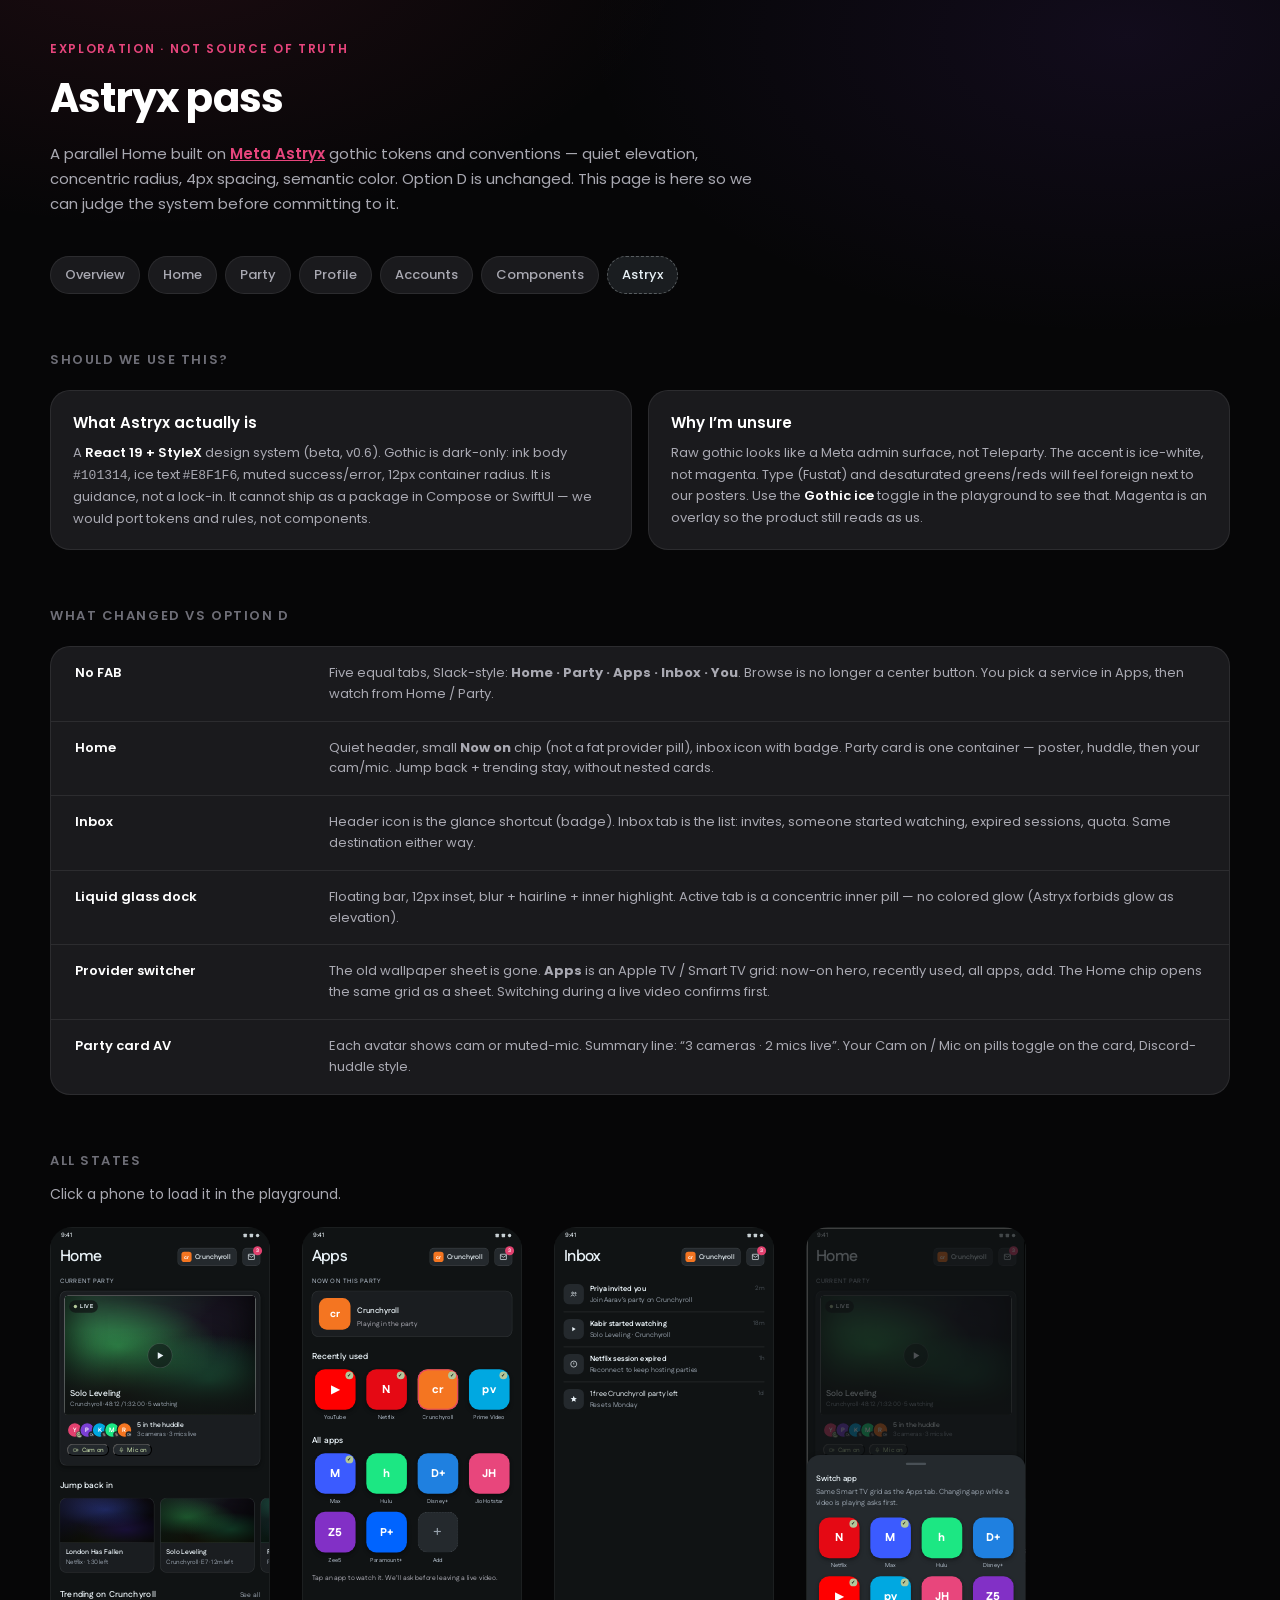
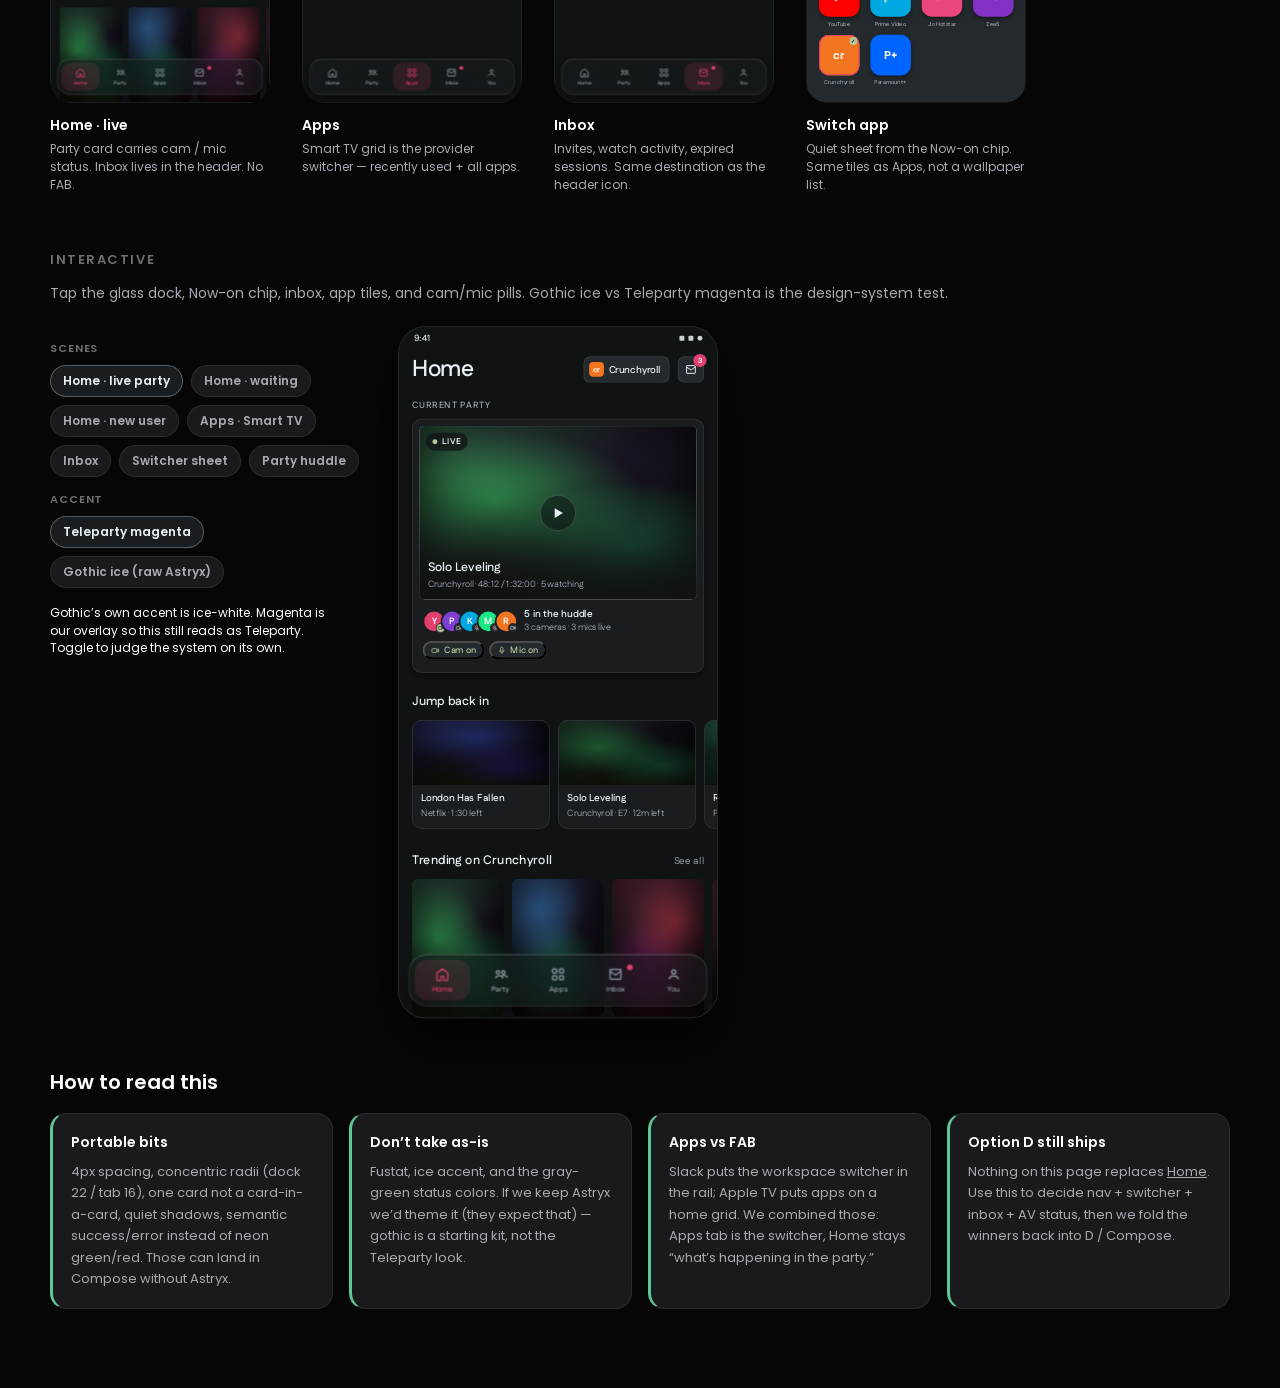
==== astryx.html @ ccbf25ac "Add Astryx exploration files: JavaScript functionality and HTML structure - Introduced `astryx.js` f" ====
<!DOCTYPE html>
<html lang="en">
<head>
<meta charset="utf-8">
<title>Astryx exploration · Teleparty</title>
<link rel="preconnect" href="https://fonts.googleapis.com">
<link href="https://fonts.googleapis.com/css2?family=Poppins:wght@400;500;600;700;800&display=swap" rel="stylesheet">
<link rel="stylesheet" href="assets/tokens.css?v=pty1">
<link rel="stylesheet" href="assets/app.css?v=pty1">
<link rel="stylesheet" href="assets/astryx.css?v=pty1">
</head>
<body>

<div class="page-head">
  <div class="eyebrow">Exploration · not source of truth</div>
  <h1>Astryx pass</h1>
  <p>A parallel Home built on <a href="https://github.com/facebook/astryx" style="color:var(--brand-pink);font-weight:600">Meta Astryx</a> gothic tokens and conventions — quiet elevation, concentric radius, 4px spacing, semantic color. Option D is unchanged. This page is here so we can judge the system before committing to it.</p>
</div>

<div class="crumbs">
  <a class="crumb" href="index.html">Overview</a>
  <a class="crumb" href="concept-d.html">Home</a>
  <a class="crumb" href="party.html">Party</a>
  <a class="crumb" href="profile-settings.html">Profile</a>
  <a class="crumb" href="manage-accounts.html">Accounts</a>
  <a class="crumb" href="components.html">Components</a>
  <a class="crumb explore active" href="astryx.html">Astryx</a>
</div>

<div class="section-label">Should we use this?</div>
<div class="ax-verdict">
  <article>
    <h3>What Astryx actually is</h3>
    <p>A <b>React 19 + StyleX</b> design system (beta, v0.6). Gothic is dark-only: ink body <code>#101314</code>, ice text <code>#E8F1F6</code>, muted success/error, 12px container radius. It is guidance, not a lock-in. It cannot ship as a package in Compose or SwiftUI — we would port tokens and rules, not components.</p>
  </article>
  <article>
    <h3>Why I’m unsure</h3>
    <p>Raw gothic looks like a Meta admin surface, not Teleparty. The accent is ice-white, not magenta. Type (Fustat) and desaturated greens/reds will feel foreign next to our posters. Use the <b>Gothic ice</b> toggle in the playground to see that. Magenta is an overlay so the product still reads as us.</p>
  </article>
</div>

<div class="section-label">What changed vs Option D</div>
<div class="decisions">
  <div class="drow"><div class="k">No FAB</div>
    <div class="v">Five equal tabs, Slack-style: <b>Home · Party · Apps · Inbox · You</b>. Browse is no longer a center button. You pick a service in Apps, then watch from Home / Party.</div></div>
  <div class="drow"><div class="k">Home</div>
    <div class="v">Quiet header, small <b>Now on</b> chip (not a fat provider pill), inbox icon with badge. Party card is one container — poster, huddle, then your cam/mic. Jump back + trending stay, without nested cards.</div></div>
  <div class="drow"><div class="k">Inbox</div>
    <div class="v">Header icon is the glance shortcut (badge). Inbox tab is the list: invites, someone started watching, expired sessions, quota. Same destination either way.</div></div>
  <div class="drow"><div class="k">Liquid glass dock</div>
    <div class="v">Floating bar, 12px inset, blur + hairline + inner highlight. Active tab is a concentric inner pill — no colored glow (Astryx forbids glow as elevation).</div></div>
  <div class="drow"><div class="k">Provider switcher</div>
    <div class="v">The old wallpaper sheet is gone. <b>Apps</b> is an Apple TV / Smart TV grid: now-on hero, recently used, all apps, add. The Home chip opens the same grid as a sheet. Switching during a live video confirms first.</div></div>
  <div class="drow"><div class="k">Party card AV</div>
    <div class="v">Each avatar shows cam or muted-mic. Summary line: “3 cameras · 2 mics live”. Your Cam on / Mic on pills toggle on the card, Discord-huddle style.</div></div>
</div>

<div class="section-label">All states</div>
<p class="section-lead">Click a phone to load it in the playground.</p>
<div id="ax-gallery" class="ax-gallery"></div>

<div class="section-label">Interactive</div>
<p class="section-lead">Tap the glass dock, Now-on chip, inbox, app tiles, and cam/mic pills. Gothic ice vs Teleparty magenta is the design-system test.</p>
<div id="ax-proto" class="ax-play"></div>

<div class="notes">
  <h2>How to read this</h2>
  <div class="note-grid">
    <div class="note good">
      <h4>Portable bits</h4>
      <p>4px spacing, concentric radii (dock 22 / tab 16), one card not a card-in-a-card, quiet shadows, semantic success/error instead of neon green/red. Those can land in Compose without Astryx.</p>
    </div>
    <div class="note good">
      <h4>Don’t take as-is</h4>
      <p>Fustat, ice accent, and the gray-green status colors. If we keep Astryx we’d theme it (they expect that) — gothic is a starting kit, not the Teleparty look.</p>
    </div>
    <div class="note good">
      <h4>Apps vs FAB</h4>
      <p>Slack puts the workspace switcher in the rail; Apple TV puts apps on a home grid. We combined those: Apps tab is the switcher, Home stays “what’s happening in the party.”</p>
    </div>
    <div class="note good">
      <h4>Option D still ships</h4>
      <p>Nothing on this page replaces <a href="concept-d.html">Home</a>. Use this to decide nav + switcher + inbox + AV status, then we fold the winners back into D / Compose.</p>
    </div>
  </div>
</div>

<script src="assets/app.js?v=pty1"></script>
<script src="assets/astryx.js?v=pty1"></script>
<script>
mountAstryx({
  gallery: document.getElementById("ax-gallery"),
  play: document.getElementById("ax-proto"),
});
</script>
</body>
</html>
---- assets/tokens.css ----
/* Teleparty Home revamp — design tokens
   Palette derived from the v3 Figma (magenta → purple), sitting on the
   near-black surfaces already used by the Compose theme (#0F0F0F / #1A1A1A). */

:root {
  /* Surfaces */
  --bg: #0b0b0d;
  --bg-elevated: #131316;
  --surface: #1a1a1d;
  --surface-2: #232327;
  --surface-3: #2e2e34;
  --hairline: rgba(255, 255, 255, 0.08);
  --hairline-strong: rgba(255, 255, 255, 0.16);

  /* Brand */
  --brand-magenta: #e23e6b;
  --brand-pink: #e7457c;
  --brand-purple: #8b3fd4;
  --brand-violet: #6c63ff;
  --grad-brand: linear-gradient(135deg, #e23e6b 0%, #b03bb8 55%, #7b3fd4 100%);
  --grad-brand-soft: linear-gradient(160deg, rgba(226, 62, 107, 0.55) 0%, rgba(123, 63, 212, 0.35) 60%, rgba(11, 11, 13, 0) 100%);
  --grad-cta: linear-gradient(90deg, #e2416f 0%, #b03bb8 100%);

  /* Premium */
  --premium: #f5d547;
  --premium-dim: #c9a227;
  --premium-deep: #b58e49;
  --premium-wash: linear-gradient(135deg, rgba(245, 213, 71, 0.14) 0%, rgba(245, 213, 71, 0.02) 70%);
  --grad-premium-cta: linear-gradient(90deg, #e0b84a 0%, #f5d547 45%, #c9a227 100%);
  --shadow-fab-premium: 0 6px 20px rgba(201, 162, 39, 0.4), 0 2px 6px rgba(0, 0, 0, 0.5);

  /* Text */
  --text: #ffffff;
  --text-secondary: #a9a9b2;
  --text-tertiary: #6e6e77;
  --text-on-premium: #1a1500;

  /* Status */
  --live: #ff4757;
  --success: #5fc695;
  --info: #6889ff;

  /* Radii */
  --r-xs: 8px;
  --r-sm: 12px;
  --r-md: 16px;
  --r-lg: 20px;
  --r-xl: 28px;
  --r-pill: 999px;

  /* Spacing (8pt) */
  --s1: 4px;
  --s2: 8px;
  --s3: 12px;
  --s4: 16px;
  --s5: 20px;
  --s6: 24px;
  --s8: 32px;

  /* Adaptive windows — components size to these, never to % of the display.
     Compact  < 600dp   phone portrait, foldable cover
     Medium   600–839   large phone, fold outer
     Expanded ≥ 840     tablet, fold inner
     Dual               two logical panes (iPhone Duo, separating vertical hinge) */
  --bp-medium: 600px;
  --bp-expanded: 840px;
  --tile-poster-w: 168px;
  --tile-poster-h: 94px;
  --tile-jump-w: 168px;
  --tile-svc-w: 152px;
  --nav-rail-w: 76px;
  --hinge-w: 16px;
  --sheet-dialog-w: 480px;
  --party-card-max: 420px;

  /* Elevation */
  --shadow-card: 0 8px 24px rgba(0, 0, 0, 0.45);
  --shadow-fab: 0 6px 20px rgba(226, 62, 107, 0.45), 0 2px 6px rgba(0, 0, 0, 0.5);

  /* Type */
  --font: "Poppins", "Mona Sans", -apple-system, BlinkMacSystemFont, "Segoe UI", Roboto, sans-serif;

  /* Provider brand colors */
  --p-netflix: #e50914;
  --p-prime: #00a8e1;
  --p-disney: #1f80e0;
  --p-max: #3b5bff;
  --p-hulu: #1ce783;
  --p-crunchyroll: #f47521;
  --p-paramount: #0064ff;
  --p-youtube: #ff0000;
  --p-hotstar: #e8467c;
  --p-zee5: #8230c6;
}
---- assets/app.css ----
/* Shared shell: page chrome, phone frames, and the components every concept reuses. */

:root {
  --tile-poster-w: 168px;
  --tile-poster-h: 94px;
}

* { box-sizing: border-box; margin: 0; padding: 0; -webkit-font-smoothing: antialiased; }

body {
  font-family: var(--font);
  background: #060607;
  color: var(--text);
  padding: 40px 32px 80px;
  background-image:
    radial-gradient(900px 500px at 12% -8%, rgba(226, 62, 107, 0.10), transparent 60%),
    radial-gradient(900px 500px at 88% 4%, rgba(123, 63, 212, 0.10), transparent 60%);
  background-attachment: fixed;
}

a { color: inherit; }

/* ---------- Page chrome ---------- */

.page-head { max-width: 1180px; margin: 0 auto 40px; }
.eyebrow {
  font-size: 12px; letter-spacing: 0.14em; text-transform: uppercase;
  color: var(--brand-pink); font-weight: 600; margin-bottom: 10px;
}
.page-head h1 { font-size: 40px; font-weight: 700; letter-spacing: -0.02em; margin-bottom: 14px; }
.page-head p { color: var(--text-secondary); font-size: 15px; line-height: 1.65; max-width: 720px; }
.page-head p + p { margin-top: 12px; }

.crumbs {
  display: flex; gap: 8px; flex-wrap: wrap;
  max-width: 1180px; margin: 0 auto 28px;
}
.crumb {
  padding: 8px 14px; border-radius: var(--r-pill); font-size: 13px; font-weight: 500;
  background: var(--surface); border: 1px solid var(--hairline);
  color: var(--text-secondary); text-decoration: none; transition: 0.16s;
}
.crumb:hover { background: var(--surface-2); color: var(--text); }
.crumb.active { background: var(--grad-cta); color: #fff; border-color: transparent; }
.crumb.explore { border-style: dashed; }
.crumb.explore.active {
  background: #1a1d20; color: #e8f1f6; border-color: rgba(232, 241, 246, 0.3);
}

.section-label {
  max-width: 1180px; margin: 56px auto 20px;
  font-size: 13px; letter-spacing: 0.12em; text-transform: uppercase;
  color: var(--text-tertiary); font-weight: 600;
}

/* ---------- Phone frames ---------- */

.frames {
  display: flex; gap: 40px; flex-wrap: wrap; align-items: flex-start;
  max-width: 1180px; margin: 0 auto;
}

.frame-wrap { width: 360px; }
.frame-caption { margin-top: 16px; }
.frame-caption h3 { font-size: 15px; font-weight: 600; margin-bottom: 6px; }
.frame-caption p { font-size: 13px; color: var(--text-secondary); line-height: 1.6; }

.phone {
  --frame-w: 390px;
  --frame-h: 844px;
  width: var(--frame-w); height: var(--frame-h); border-radius: 34px; overflow: hidden;
  box-sizing: border-box;
  background: var(--bg); position: relative;
  border: 1px solid rgba(255, 255, 255, 0.1);
  box-shadow: 0 30px 70px rgba(0, 0, 0, 0.65);
  display: flex; flex-direction: column;
}

.screen { flex: 1; overflow-y: auto; overflow-x: hidden; position: relative; scrollbar-width: none; }
.screen::-webkit-scrollbar { display: none; }
/* Party room needs a fixed viewport so chat can flex-fill */
.screen:has(.pty) {
  display: flex; flex-direction: column; overflow: hidden;
}
.screen:has(.pty) > .pty {
  flex: 1; min-height: 0;
}

/* Status bar */
.status-bar {
  height: 28px; flex: none; display: flex; align-items: center; justify-content: space-between;
  padding: 0 18px; font-size: 11px; font-weight: 600; color: rgba(255, 255, 255, 0.9);
  position: absolute; top: 0; left: 0; right: 0; z-index: 40;
}
.status-icons { display: flex; gap: 5px; align-items: center; }
.status-icons i { width: 6px; height: 6px; background: rgba(255, 255, 255, 0.85); border-radius: 1px; display: block; }
.status-icons i.dot { border-radius: 50%; }

/* ---------- Ambient header wash ---------- */

/* App backdrop — same assets as Android SettingsScreen:
   free → tp_gradient_bg (purple), premium → ic_premium_bg (gold) */
.ambient {
  position: absolute; top: 0; left: 0; right: 0; height: 420px; z-index: 0;
  pointer-events: none;
  background-image: url("bg/tp_gradient_bg.png");
  background-size: cover;
  background-position: top center;
  background-repeat: no-repeat;
}
.ambient.premium {
  background-image: url("bg/ic_premium_bg.png");
}
.ambient::after {
  content: ""; position: absolute; inset: 0;
  background: linear-gradient(180deg, rgba(11, 11, 13, 0) 35%, var(--bg) 92%);
}

/* ---------- App header ---------- */

.app-head {
  position: relative; z-index: 10;
  padding: 40px 20px 0; display: flex; align-items: center; justify-content: space-between;
  gap: 12px;
}
.app-head h1 { font-size: 26px; font-weight: 600; letter-spacing: -0.01em; flex: 1; min-width: 0; }
.app-head-actions { display: flex; align-items: center; gap: 8px; flex: none; }

.ws-switch {
  display: inline-flex; align-items: center; gap: 10px;
  min-width: 0; flex: 1; max-width: 100%;
  background: none; border: 0; padding: 0;
  color: inherit; font-family: var(--font); cursor: pointer; text-align: left;
}
.ws-switch .pmark.round {
  width: 36px; height: 36px; font-size: 13px; border-radius: 50%; flex: none;
}
.ws-logo.plus {
  width: 36px; height: 36px; border-radius: 50%; flex: none;
  display: grid; place-items: center;
  background: rgba(255, 255, 255, 0.14);
  font-size: 20px; font-weight: 600; line-height: 1;
}
.ws-name {
  font-size: 22px; font-weight: 700; letter-spacing: -0.02em;
  white-space: nowrap; overflow: hidden; text-overflow: ellipsis; min-width: 0;
}
.ws-chev {
  font-size: 11px; opacity: 0.7; flex: none; line-height: 1; margin-top: 3px;
}

.now-chip, .service-chip {
  display: inline-flex; align-items: center; gap: 6px;
  height: 32px; padding: 0 10px 0 6px; border-radius: 8px;
  background: rgba(255, 255, 255, 0.1); border: 1px solid rgba(255, 255, 255, 0.14);
  font-size: 12px; font-weight: 600; backdrop-filter: blur(12px);
  color: inherit; font-family: var(--font); cursor: pointer;
}
.now-chip .pmark, .service-chip .pmark { width: 18px; height: 18px; font-size: 9px; }
.now-chev { font-size: 9px; opacity: 0.55; line-height: 1; margin-left: -1px; }
.inbox-btn {
  width: 32px; height: 32px; border-radius: 8px;
  background: rgba(255, 255, 255, 0.1); border: 1px solid rgba(255, 255, 255, 0.14);
  color: #fff; display: grid; place-items: center; position: relative; cursor: pointer; padding: 0;
}
.inbox-btn .ico { width: 16px; height: 16px; opacity: 1; }
.inbox-badge {
  position: absolute; top: -4px; right: -4px; min-width: 16px; height: 16px; padding: 0 4px;
  border-radius: 999px; background: var(--grad-cta); color: #fff;
  font-size: 9px; font-weight: 700; display: grid; place-items: center;
}

/* ---------- Provider mark ---------- */

.pmark {
  display: inline-flex; align-items: center; justify-content: center;
  border-radius: 6px; font-weight: 800; color: #fff; flex: none;
  width: 20px; height: 20px; font-size: 11px; letter-spacing: -0.03em;
}
.pmark.round { border-radius: 50%; }
.pmark.lg { width: 28px; height: 28px; font-size: 14px; border-radius: 8px; }
.pmark.sm { width: 16px; height: 16px; font-size: 9px; border-radius: 4px; }
/* Chrome marks: white mono so pill / FAB / browse match nav outlines */
.pmark.mono {
  background: transparent !important;
  color: #fff;
  box-shadow: none;
}
.service-chip .pmark.mono {
  background: rgba(255, 255, 255, 0.08) !important;
}
.bservice .pmark.mono {
  background: rgba(255, 255, 255, 0.1) !important;
}
.fab .pmark.mono,
.fab .tp-mark {
  background: transparent !important;
  color: #fff;
  font-size: 15px;
  width: 34px; height: 34px;
}

/* ---------- Section headers inside the app ---------- */

.sec {
  position: relative; z-index: 10;
  margin-top: 26px;
}
.app-head + .sec { margin-top: 18px; }
.sec-head {
  display: flex; align-items: center; justify-content: space-between;
  padding: 0 20px; margin-bottom: 12px;
}
.sec-title { font-size: 11px; letter-spacing: 0.1em; text-transform: uppercase; color: var(--text-secondary); font-weight: 600; }
.sec-title.big { font-size: 15px; letter-spacing: 0; text-transform: none; color: var(--text); font-weight: 600; }
.sec-more { font-size: 11px; color: var(--text-tertiary); font-weight: 500; }
.sec-head-provider { display: flex; align-items: center; gap: 8px; }

/* ---------- Rails ---------- */

.rail {
  display: flex; gap: 12px; overflow-x: auto; padding: 2px 20px 4px;
  scrollbar-width: none;
  max-width: 100%;
  min-width: 0;
}
.rail::-webkit-scrollbar { display: none; }

/* ---------- Posters ---------- */

.poster {
  position: relative; flex: none; border-radius: var(--r-sm); overflow: hidden;
  background: var(--surface-2);
  display: flex; align-items: flex-end;
  width: var(--tile-poster-w);
  height: var(--tile-poster-h);
}
.poster .art { position: absolute; inset: 0; }
.poster .art::after {
  content: ""; position: absolute; inset: 0;
  background: linear-gradient(180deg, rgba(0, 0, 0, 0) 35%, rgba(0, 0, 0, 0.85) 100%);
}
.poster .art-title {
  position: absolute; left: 0; right: 0; bottom: 34%; text-align: center;
  font-size: 13px; font-weight: 800; letter-spacing: 0.06em; text-transform: uppercase;
  color: rgba(255, 255, 255, 0.92); padding: 0 8px; line-height: 1.15;
  text-shadow: 0 2px 12px rgba(0, 0, 0, 0.7);
}
.poster .meta { position: relative; z-index: 2; padding: 10px; width: 100%; }
.poster .meta .t { font-size: 12px; font-weight: 600; line-height: 1.3; }
.poster .meta .s { font-size: 10px; color: var(--text-secondary); margin-top: 2px; }
.poster .badge { position: absolute; top: 8px; left: 8px; z-index: 3; }

.poster.p-wide { width: var(--tile-poster-w); height: var(--tile-poster-h); }
.poster.p-hero { width: 100%; height: auto; aspect-ratio: 16 / 9; }

/* Rank numeral for Top 10 treatments — set inside the tile so it never clips
   against the rail's scroll box. */
.rail.ranked { gap: 12px; align-items: stretch; }
.rank-item { position: relative; flex: none; display: flex; }
.rank {
  position: absolute; left: 5px; bottom: -2px; z-index: 4;
  font-size: 58px; font-weight: 800; line-height: 0.86; letter-spacing: -0.06em;
  color: rgba(255, 255, 255, 0.06);
  -webkit-text-stroke: 2px rgba(255, 255, 255, 0.85);
  text-shadow: 0 2px 16px rgba(0, 0, 0, 0.85);
  pointer-events: none;
}

/* ---------- Locked / connect overlay ---------- */

.poster.locked .art { filter: saturate(0.35) brightness(0.5); }
.poster.locked .art-title { opacity: 0.35; }
.connect-tile {
  flex: none; width: var(--tile-poster-w); height: var(--tile-poster-h); border-radius: var(--r-sm);
  border: 1px dashed rgba(255, 255, 255, 0.22); background: rgba(255, 255, 255, 0.03);
  display: flex; flex-direction: column; align-items: center; justify-content: center;
  gap: 8px; text-align: center; padding: 12px;
}
.connect-tile .cta { font-size: 11px; font-weight: 600; color: var(--brand-pink); }
.connect-tile .sub { font-size: 10px; color: var(--text-tertiary); line-height: 1.4; }

.lock-pill {
  position: absolute; z-index: 4; left: 50%; top: 50%; transform: translate(-50%, -50%);
  display: inline-flex; align-items: center; gap: 5px;
  max-width: 88px; text-align: center; line-height: 1.3;
  padding: 5px 9px; border-radius: var(--r-md);
  background: rgba(0, 0, 0, 0.72); border: 1px solid rgba(255, 255, 255, 0.2);
  font-size: 9.5px; font-weight: 600; backdrop-filter: blur(6px);
}

.d-grid {
  display: flex;
  gap: 10px;
  padding: 14px 20px 4px;
  position: relative;
  z-index: 10;
  overflow-x: auto;
  scrollbar-width: none;
}
.d-grid::-webkit-scrollbar { display: none; }
.d-grid .poster {
  width: var(--tile-poster-w);
  height: var(--tile-poster-h);
  flex: none;
}
.d-connect {
  margin: 10px 20px 0; padding: 12px 14px; border-radius: var(--r-md);
  background: rgba(255,255,255,.04); border: 1px solid var(--hairline);
  display: flex; align-items: center; gap: 10px; position: relative; z-index: 10;
}
.d-connect .txt { flex: 1; }
.d-connect .txt b { font-size: 12.5px; font-weight: 600; display: block; }
.d-connect .txt span { font-size: 10.5px; color: var(--text-secondary); }
.d-onboard {
  margin: 18px 20px 0;
  text-align: center;
  padding: 22px 18px 20px;
  border-radius: var(--r-lg);
  border: 1px dashed var(--hairline-strong);
  background: rgba(255,255,255,.02);
  position: relative;
  z-index: 10;
}
.d-onboard h3 { font-size: 16px; font-weight: 600; margin-bottom: 8px; letter-spacing: -0.02em; }
.d-onboard p {
  font-size: 12.5px; color: var(--text-secondary); line-height: 1.55;
  margin-bottom: 16px;
}
.d-logos { display: flex; justify-content: center; gap: 8px; margin-bottom: 16px; }
.d-logo {
  border: 0; background: none; padding: 0; cursor: pointer; line-height: 0;
}
.d-logo .pmark.lg,
.d-onboard .pmark.lg {
  width: 40px; height: 40px; font-size: 15px; border-radius: 10px;
}

/* Home / party cards used inside the phone */
.d-party {
  margin: 14px 20px 0; background: var(--surface); border: 1px solid var(--hairline);
  border-radius: var(--r-lg); padding: 12px; position: relative; z-index: 10;
}
.d-stage {
  border-radius: var(--r-sm); overflow: hidden; position: relative;
  aspect-ratio: 16 / 9; height: auto;
  display: flex; align-items: center; justify-content: center;
  width: 100%; border: 0; padding: 0; color: inherit; font-family: var(--font);
  cursor: pointer; background: #000;
}
.d-stage.dimmed .veil { background: linear-gradient(180deg, rgba(0,0,0,.35) 0%, rgba(0,0,0,.82) 100%); }
.d-stage.dimmed .art { filter: saturate(0.7) brightness(0.72); }
.d-stage .play-ring { position: relative; z-index: 3; }
.d-stage .art { position: absolute; inset: 0; }
.d-stage .veil {
  position: absolute; inset: 0;
  background: linear-gradient(180deg, rgba(0,0,0,.15) 0%, rgba(0,0,0,.7) 100%);
}
.d-stage .top, .d-stage .bottom { position: absolute; left: 12px; right: 12px; z-index: 3; }
.d-stage .top { top: 10px; display: flex; align-items: center; justify-content: flex-end; }
.d-stage .bottom { bottom: 10px; }
.d-stage .ttl { font-size: 14px; font-weight: 600; margin-bottom: 6px; }
.d-empty {
  border-radius: var(--r-sm); aspect-ratio: 16 / 9; height: auto;
  display: flex; align-items: center;
  justify-content: center; background: linear-gradient(150deg, rgba(226,62,107,.35), rgba(123,63,212,.28));
  position: relative;
}
.d-empty .d-who { position: absolute; top: 10px; right: 12px; }
.d-empty.quiet { background: rgba(255,255,255,.03); border: 1px dashed var(--hairline-strong); }
.d-empty .tp { font-size: 54px; font-weight: 800; color: rgba(255,255,255,.15); letter-spacing: -.04em; }
.d-invite {
  display: flex; align-items: center; gap: 10px; margin-top: 12px;
  background: rgba(255,255,255,.05); border: 1px solid var(--hairline);
  border-radius: var(--r-pill); padding: 6px 6px 6px 14px;
}
.d-invite code {
  font-family: var(--font); font-size: 12px; color: var(--text-secondary);
  flex: 1; overflow: hidden; text-overflow: ellipsis; white-space: nowrap;
}
.d-actions { display: flex; gap: 8px; margin-top: 12px; }
.d-actions .btn { flex: 1; }
.d-chip {
  flex: none; width: 168px; display: flex; gap: 10px; align-items: center;
  border-radius: var(--r-sm); padding: 8px;
}
.d-chip .th { width: 64px; height: 36px; border-radius: 8px; position: relative; overflow: hidden; flex: none; }
.d-chip .th .art { position: absolute; inset: 0; }
.d-chip .txt { min-width: 0; flex: 1; text-align: left; }
.d-chip .txt .t { font-size: 11.5px; font-weight: 600; white-space: nowrap; overflow: hidden; text-overflow: ellipsis; }
.d-chip .txt .s { font-size: 9.5px; color: var(--text-tertiary); margin: 3px 0 5px; }

/* ---------- Buttons ---------- */

.btn {
  display: inline-flex; align-items: center; justify-content: center; gap: 8px;
  height: 40px; padding: 0 18px; border-radius: var(--r-pill);
  font-size: 13px; font-weight: 600; font-family: var(--font); border: none; cursor: pointer;
  color: #fff; background: var(--surface-3); white-space: nowrap;
}
.btn.primary { background: var(--grad-cta); }
.btn.ghost { background: rgba(255, 255, 255, 0.08); border: 1px solid var(--hairline-strong); }
.btn.danger { background: rgba(255, 71, 87, 0.18); color: #ff6b7a; border: 1px solid rgba(255, 71, 87, 0.35); }
.btn.block { width: 100%; }
.btn.sm { height: 32px; padding: 0 14px; font-size: 12px; }
.btn.premium { background: var(--premium); color: var(--text-on-premium); }

/* ---------- Avatars ---------- */

.avatars { display: flex; align-items: center; }
.avatars .av {
  width: 28px; height: 28px; border-radius: 50%; border: 2px solid var(--surface);
  margin-left: -9px; flex: none; display: flex; align-items: center; justify-content: center;
  font-size: 10px; font-weight: 700; color: #fff;
}
.avatars .av:first-child { margin-left: 0; }
.avatars .av.more { background: var(--surface-3); color: var(--text-secondary); font-size: 10px; }

/* ---------- Live pill ---------- */

.live-pill {
  display: inline-flex; align-items: center; gap: 6px;
  font-size: 10px; font-weight: 700; letter-spacing: 0.08em; text-transform: uppercase;
  color: #fff; padding: 4px 9px; border-radius: var(--r-pill);
  background: rgba(255, 71, 87, 0.18); border: 1px solid rgba(255, 71, 87, 0.45);
}
.live-dot { width: 6px; height: 6px; border-radius: 50%; background: var(--live); animation: pulse 1.8s infinite; }
@keyframes pulse { 0%, 100% { opacity: 1; } 50% { opacity: 0.35; } }

/* ---------- Play button (+ optional ring progress) ---------- */

.play-ring {
  position: relative; z-index: 3;
  width: 68px; height: 68px; border-radius: 50%;
  display: flex; align-items: center; justify-content: center;
  background: conic-gradient(#fff calc(var(--pct, 52) * 1%), rgba(255, 255, 255, 0.22) 0);
  box-shadow: 0 8px 24px rgba(0, 0, 0, 0.35);
}
.play-ring::before {
  content: ""; position: absolute; inset: 3px; border-radius: 50%;
  background: rgba(12, 12, 16, 0.55); backdrop-filter: blur(6px);
}
.play {
  position: relative; z-index: 1;
  width: 52px; height: 52px; border-radius: 50%; flex: none;
  background: rgba(255, 255, 255, 0.14); border: 1.5px solid rgba(255, 255, 255, 0.7);
  display: flex; align-items: center; justify-content: center;
}
.play-ring .play { width: 54px; height: 54px; border: none; background: transparent; }
.play::after {
  content: ""; border-left: 13px solid #fff; border-top: 8px solid transparent;
  border-bottom: 8px solid transparent; margin-left: 4px;
}
.play.sm { width: 30px; height: 30px; border-width: 1px; }
.play.sm::after { border-left-width: 8px; border-top-width: 5px; border-bottom-width: 5px; margin-left: 3px; }

/* ---------- Progress ---------- */

.progress { height: 3px; border-radius: 2px; background: rgba(255, 255, 255, 0.2); overflow: hidden; }
.progress > i { display: block; height: 100%; background: var(--brand-pink); border-radius: 2px; }

/* ---------- Cards ---------- */

.card {
  margin: 0 20px; background: var(--surface); border-radius: var(--r-lg);
  border: 1px solid var(--hairline); padding: 14px; position: relative; z-index: 10;
}

/* Premium card — gold border + benefit copy (designer) */
.premium-card {
  margin: 26px 20px 0; border-radius: var(--r-md); padding: 16px;
  border: 1px solid rgba(245, 213, 71, 0.55); background: var(--premium-wash);
  position: relative; z-index: 10;
  display: flex; flex-direction: column; gap: 14px;
}
.premium-card-top { display: flex; align-items: flex-start; gap: 12px; }
.premium-card .txt { flex: 1; min-width: 0; }
.premium-card .txt b { font-size: 15px; font-weight: 600; display: block; margin-bottom: 4px; }
.premium-card .txt span { font-size: 12px; color: var(--text-secondary); line-height: 1.5; display: block; }
.premium-card .btn { align-self: flex-start; }

/* Legacy compact strip alias */
.premium-strip {
  margin: 26px 20px 0; border-radius: var(--r-md); padding: 12px 14px;
  border: 1px solid rgba(245, 213, 71, 0.45); background: var(--premium-wash);
  display: flex; align-items: center; gap: 12px; position: relative; z-index: 10;
}
.premium-strip .txt { flex: 1; }
.premium-strip .txt b { font-size: 13px; font-weight: 600; display: block; }
.premium-strip .txt span { font-size: 11px; color: var(--text-secondary); }

/* ---------- Capsule dock — Profile · Home · Browse · Party ---------- */

.nav-cluster {
  position: absolute; left: 50%; bottom: 12px; transform: translateX(-50%);
  z-index: 30; display: flex; flex-direction: column; align-items: center;
  gap: 8px; width: max-content; max-width: calc(100% - 20px);
}
.nav {
  position: relative; left: auto; right: auto; bottom: auto;
  height: 62px; padding: 3px 4px; z-index: 30;
  display: flex; flex-direction: row; justify-content: center;
  align-items: stretch; gap: 0; box-sizing: border-box; border-radius: 999px;
  background: rgba(255, 255, 255, 0.78);
  -webkit-backdrop-filter: blur(28px) saturate(1.8);
  backdrop-filter: blur(28px) saturate(1.8);
  border: 1px solid rgba(255, 255, 255, 0.9);
  box-shadow: 0 10px 28px rgba(0, 0, 0, 0.22), inset 0 1px 0 rgba(255, 255, 255, 0.95);
}
.nav.live,
.nav-cluster.live .nav {
  background: rgba(255, 255, 255, 0.72);
}
.nav-tabs {
  display: flex; align-items: stretch; height: 100%;
}
.nav-services {
  display: flex; justify-content: center; align-items: center;
  gap: 8px; padding: 6px 10px;
  border-radius: 999px;
  background: rgba(255, 255, 255, 0.78);
  -webkit-backdrop-filter: blur(24px) saturate(1.6);
  backdrop-filter: blur(24px) saturate(1.6);
  border: 1px solid rgba(255, 255, 255, 0.9);
  box-shadow: 0 8px 20px rgba(0, 0, 0, 0.18);
}
.nav-svc {
  width: 28px; height: 28px; padding: 0; border: 0; background: none;
  border-radius: 9px; cursor: pointer;
}
.nav-svc-logo {
  width: 28px; height: 28px; border-radius: 9px;
  display: grid; place-items: center;
  color: #fff; font-weight: 800; font-size: 9px;
}
.nav-svc.on .nav-svc-logo {
  box-shadow: 0 0 0 1.5px #1a1a1a;
}
.nav-item {
  position: relative;
  display: flex; flex-direction: column; align-items: center; justify-content: center;
  width: 68px; font-size: 10px; color: #1a1a1a; font-weight: 650;
  min-width: 0; padding: 0; white-space: nowrap;
  border-radius: 22px; background: none; border: 0; font-family: var(--font); cursor: pointer;
  height: 100%; opacity: 0.42;
}
.nav-item .ico-wrap { position: relative; z-index: 1; }
.nav-item .label {
  position: static; left: auto; right: auto; bottom: auto;
  max-width: 100%; overflow: hidden; text-overflow: ellipsis;
  opacity: 1; line-height: 12px; letter-spacing: 0.01em; margin-top: 2px;
  pointer-events: none;
}
.nav-item.active { opacity: 1; color: #1a1a1a; }
.nav-item.active .ico-wrap::before {
  content: "";
  position: absolute; inset: -12px -16px -8px;
  background: radial-gradient(ellipse at 50% 42%, #fff 0%, rgba(255,255,255,0.55) 42%, transparent 70%);
  pointer-events: none; z-index: -1;
}
.nav-item .ico { width: 22px; height: 22px; display: block; opacity: 1; color: #1a1a1a; }
.nav-item.active .ico { opacity: 1; }

/* ---------- Premium tier theme (gold bg → warm CTAs, not pink) ----------
   Scoped to the phone so free users keep magenta CTAs. */
.phone.tier-premium {
  --grad-cta: var(--grad-premium-cta);
  --brand-pink: #f5d547;
  --brand-magenta: #e0b84a;
  --brand-purple: #c9a227;
  --shadow-fab: var(--shadow-fab-premium);
}
.phone.tier-premium .btn.primary {
  color: var(--text-on-premium);
}
.phone.tier-premium .nav-item.active {
  color: #1a1a1a;
}
.phone.tier-premium .nav-item.apps.active .ico-wrap {
  background: none;
  box-shadow: none;
}
.phone.tier-premium .now-chip.connect-chip,
.phone.tier-premium .service-chip.connect-chip {
  background: rgba(245, 213, 71, 0.16);
  border-color: rgba(245, 213, 71, 0.45);
}
.phone.tier-premium .now-chip .plus,
.phone.tier-premium .service-chip .plus {
  background: var(--grad-premium-cta);
  color: var(--text-on-premium);
}
.phone.tier-premium .progress > i {
  background: linear-gradient(90deg, #e0b84a, #f5d547);
}
.phone.tier-premium .acc-action.add {
  background: rgba(245, 213, 71, 0.2);
  border-color: rgba(245, 213, 71, 0.45);
  color: var(--premium);
}
.phone.tier-premium .svc-empty-ico {
  background: var(--grad-premium-cta);
  color: var(--text-on-premium);
}

/* Notification dot on a nav item */
.nav-item .ico-wrap { position: relative; }
.nav-item .ndot {
  position: absolute; top: -2px; right: -4px; width: 8px; height: 8px;
  border-radius: 50%; background: var(--live); border: 2px solid #fff;
}

/* ---------- Provider tab strip ---------- */

.ptabs {
  display: flex; gap: 8px; overflow-x: auto; padding: 0 20px 2px;
  scrollbar-width: none; position: relative; z-index: 10;
  scroll-padding-inline-start: 20px;
  scroll-behavior: auto;
  -webkit-overflow-scrolling: touch;
}
.ptabs::-webkit-scrollbar { display: none; }
/* Trailing space so the last chip can sit on the leading edge, like Apple pills. */
.ptabs-lead-pad {
  flex: 0 0 calc(100% - 72px);
  height: 1px;
  pointer-events: none;
}
.ptab {
  flex: none; display: inline-flex; align-items: center; gap: 6px; cursor: pointer;
  padding: 7px 12px; border-radius: var(--r-pill); font-size: 12px; font-weight: 500;
  background: var(--surface); border: 1px solid var(--hairline); color: var(--text-secondary);
  transition: background .2s, color .2s, border-color .2s, opacity .2s; white-space: nowrap;
}
.ptab[aria-selected="true"] {
  background: rgba(255, 255, 255, 0.14); color: var(--text); border-color: var(--hairline-strong);
}
.ptab.off { opacity: 0.62; }
.ptab.off::after { content: "+"; font-size: 13px; color: var(--brand-pink); font-weight: 700; }

/* ---------- Browse tab: Teleparty chrome ---------- */

.bchrome { position: relative; z-index: 20; padding: 36px 0 10px; background: var(--bg); }
.bchrome-row { display: flex; align-items: center; gap: 8px; padding: 0 12px 8px; }
.bchrome-row h1 { font-size: 20px; font-weight: 600; }
.iconbtn {
  width: 36px; height: 36px; border-radius: 50%; flex: none;
  background: rgba(255, 255, 255, 0.08); border: 1px solid var(--hairline);
  display: flex; align-items: center; justify-content: center; font-size: 15px;
  color: var(--text-secondary);
}
/* Non-editable service identity — intentionally NOT an address bar */
.bservice {
  flex: 1; min-width: 0; display: flex; align-items: center; gap: 10px;
  height: 40px; padding: 0 12px 0 8px; border-radius: var(--r-md);
  background: rgba(255, 255, 255, 0.05); border: 1px solid transparent;
  pointer-events: none; /* never looks tappable / editable */
}
.bservice-txt { min-width: 0; }
.bservice-name { font-size: 14px; font-weight: 600; white-space: nowrap; overflow: hidden; text-overflow: ellipsis; }
.bservice-sub { font-size: 10px; color: var(--text-tertiary); margin-top: 1px; }

/* ---------- Switch Services sheet (Free / Premium grids) ---------- */

.sheet-switch { padding-bottom: 28px; max-height: 78%; overflow-y: auto; }
.svc-sec { margin-top: 18px; }
.svc-sec-h {
  display: flex; align-items: center; gap: 8px;
  font-size: 13px; font-weight: 600; margin-bottom: 12px;
}
.svc-sec-h.free { color: var(--text); }
.svc-sec-h.prem { color: var(--premium); }
.svc-sec-h span { font-size: 11px; opacity: .85; }
.svc-grid {
  display: grid;
  grid-template-columns: repeat(2, minmax(0, var(--tile-svc-w)));
  gap: 10px;
  justify-content: start;
}
.svc-tile {
  position: relative; display: flex; flex-direction: column;
  align-items: center; justify-content: center; gap: 8px;
  min-height: 76px; padding: 16px 10px 14px;
  border-radius: 12px; background: rgba(255, 255, 255, 0.05);
  border: 1px solid rgba(255, 255, 255, 0.16);
  color: #fff; font-family: var(--font); cursor: pointer;
}
.svc-tile.premium {
  border-color: rgba(245, 213, 71, 0.55);
  background: rgba(245, 213, 71, 0.06);
}
.svc-tile.active { border-color: rgba(255, 255, 255, 0.45); }
.svc-tile.available {
  opacity: 0.72;
  border-style: dashed;
  border-color: rgba(255, 255, 255, 0.22);
  background: rgba(255, 255, 255, 0.02);
}
.svc-tile.connected { opacity: 1; }
.svc-tile.locked { opacity: 0.65; }
.svc-logo { font-size: 22px; font-weight: 800; letter-spacing: -0.03em; line-height: 1; }
.svc-name { font-size: 12px; font-weight: 500; text-align: center; }
.svc-dot {
  position: absolute; top: 8px; right: 8px; width: 8px; height: 8px;
  border-radius: 50%; background: #3ddc84;
  box-shadow: 0 0 0 2px rgba(61, 220, 132, 0.25);
}
.svc-check {
  position: absolute; top: 6px; right: 8px; font-size: 11px;
  color: #3ddc84; font-weight: 700;
}
.svc-add {
  position: absolute; top: 6px; right: 8px;
  width: 18px; height: 18px; border-radius: 50%;
  background: rgba(255, 255, 255, 0.12); color: #fff;
  font-size: 14px; font-weight: 400; line-height: 18px; text-align: center;
}
.svc-lock {
  position: absolute; top: 6px; left: 8px; font-size: 11px; color: var(--premium);
}
.svc-lead {
  margin: 4px 0 0; font-size: 12px; color: var(--text-tertiary);
}
.svc-empty {
  margin-top: 16px; padding: 18px 16px; text-align: center;
  border-radius: 14px; background: rgba(255, 255, 255, 0.04);
  border: 1px dashed rgba(255, 255, 255, 0.18);
}
.svc-empty-ico {
  width: 40px; height: 40px; border-radius: 50%; margin: 0 auto 10px;
  background: var(--grad-cta); display: flex; align-items: center; justify-content: center;
  font-size: 24px; font-weight: 300;
}
.svc-empty b { display: block; font-size: 15px; font-weight: 600; margin-bottom: 6px; }
.svc-empty span { font-size: 12px; color: var(--text-secondary); line-height: 1.5; }

.now-chip.connect-chip,
.service-chip.connect-chip {
  background: rgba(226, 62, 107, 0.18); border-color: rgba(226, 62, 107, 0.45);
}
.now-chip .plus,
.service-chip .plus {
  width: 18px; height: 18px; border-radius: 50%; display: inline-flex;
  align-items: center; justify-content: center; font-size: 14px; font-weight: 600;
  background: var(--grad-cta);
}
.fab.empty .tp-mark,
.pmark.tp-mark {
  background: transparent !important; color: #fff; font-size: 14px; font-weight: 800;
  letter-spacing: -0.04em;
}
.svc-upsell {
  margin-top: 12px; padding: 12px 14px; border-radius: 12px;
  background: rgba(245, 213, 71, 0.1); border: 1px solid rgba(245, 213, 71, 0.35);
  display: flex; align-items: center; gap: 12px;
}
.svc-upsell b { display: block; font-size: 13px; font-weight: 600; color: var(--premium); }
.svc-upsell span { font-size: 11px; color: var(--text-secondary); }
.svc-upsell .txt, .svc-upsell > div:first-child { flex: 1; }
.svc-footnote {
  margin-top: 16px; font-size: 11px; color: var(--text-tertiary); line-height: 1.5;
  text-align: center;
}

/* Keep legacy .burl hidden if any old frames still reference it */
.burl { display: none; }

/* ---------- Browse tab: the provider's own page ---------- */

.wv { background: #0e0e11; border-top: 1px solid rgba(255, 255, 255, 0.07); padding-bottom: 8px; }
.wv-brand { display: flex; align-items: center; justify-content: space-between; padding: 12px 14px 8px; }
.wv-brand .logo { font-size: 15px; font-weight: 800; letter-spacing: -0.02em; }
.wv-ico { font-size: 15px; color: rgba(255, 255, 255, 0.7); }
.wv-avatar { width: 20px; height: 20px; border-radius: 4px; display: block; }
.wv-cats {
  display: flex; gap: 16px; padding: 0 14px 12px; font-size: 11.5px;
  color: rgba(255, 255, 255, 0.55);
}
.wv-cats .on { color: #fff; font-weight: 600; }
.wv-hero { position: relative; aspect-ratio: 16 / 9; height: auto; margin: 0 14px; border-radius: 10px; overflow: hidden; }
.wv-hero .art { position: absolute; inset: 0; }
.wv-hero .veil { position: absolute; inset: 0;
  background: linear-gradient(180deg, rgba(0, 0, 0, 0.1) 30%, rgba(0, 0, 0, 0.85) 100%); }
.wv-hero-body { position: absolute; left: 12px; right: 12px; bottom: 11px; z-index: 3; }
.wv-hero-t { font-size: 18px; font-weight: 700; letter-spacing: -0.01em; }
.wv-hero-s { font-size: 10.5px; color: rgba(255, 255, 255, 0.7); margin-top: 2px; }
.wv-btn {
  display: inline-flex; align-items: center; justify-content: center;
  height: 28px; padding: 0 14px; border-radius: 5px; font-size: 11.5px; font-weight: 600;
  background: rgba(255, 255, 255, 0.2); color: #fff;
}
.wv-btn.block { width: 100%; height: 36px; font-size: 13px; }
.wv-row { margin-top: 16px; }
.wv-row .lbl { font-size: 12px; font-weight: 600; padding: 0 14px; margin-bottom: 8px;
  color: rgba(255, 255, 255, 0.88); }
.wv-rail { display: flex; gap: 8px; overflow-x: auto; padding: 0 14px; scrollbar-width: none; }
.wv-rail::-webkit-scrollbar { display: none; }
.wv-tile {
  flex: none; width: 168px; height: 94px; border-radius: 8px; overflow: hidden;
  position: relative; display: flex; align-items: flex-end; justify-content: flex-start;
}
.wv-tile .art { position: absolute; inset: 0; }
.wv-tile .art::after {
  content: ""; position: absolute; inset: 0;
  background: linear-gradient(180deg, transparent 35%, rgba(0,0,0,.82) 100%);
}
.wv-tile-t {
  position: relative; z-index: 2; font-size: 11px; font-weight: 700;
  letter-spacing: 0.01em; text-align: left; padding: 8px 10px; line-height: 1.25;
  color: rgba(255, 255, 255, 0.95); text-shadow: 0 1px 8px rgba(0, 0, 0, 0.9);
}
/* Focused tile, i.e. the one the user just tapped */
.wv-tile.focus { outline: 2px solid var(--brand-pink); outline-offset: 2px; }

/* Provider login wall */
.wv-login { min-height: 620px; }
.wv-login-body { padding: 34px 24px; text-align: center; }
.wv-login-body h3 { font-size: 19px; font-weight: 600; margin: 14px 0 8px; }
.wv-login-body p { font-size: 12px; color: var(--text-secondary); line-height: 1.6; margin-bottom: 18px; }
.wv-field {
  height: 44px; border-radius: 6px; background: rgba(255, 255, 255, 0.09);
  border: 1px solid rgba(255, 255, 255, 0.13); display: flex; align-items: center;
  padding: 0 14px; font-size: 12.5px; color: var(--text-tertiary); margin-bottom: 10px;
}
.wv-login-note { margin-top: 16px !important; font-size: 11px !important; color: var(--text-tertiary) !important; }

/* ---------- Docks, sheets, scrims ---------- */

/* Sits clear of the 68px nav bar rather than on top of it. */
.dock {
  position: absolute; left: 14px; right: 14px; bottom: 86px; z-index: 28;
  background: rgba(18, 18, 22, 0.72);
  -webkit-backdrop-filter: blur(22px) saturate(1.6);
  backdrop-filter: blur(22px) saturate(1.6);
  border: 1px solid rgba(255, 255, 255, 0.14); border-radius: 18px;
  padding: 8px 10px; display: flex; align-items: center; gap: 10px;
  box-shadow: 0 10px 24px rgba(0, 0, 0, 0.45);
}
.dock-th { width: 40px; height: 40px; border-radius: 8px; overflow: hidden; position: relative; flex: none; }
.dock-th .art { position: absolute; inset: 0; }
.dock-avatars { flex: none; }
.dock-txt { flex: 1; min-width: 0; }
.dock-txt .t { font-size: 12px; font-weight: 600; white-space: nowrap; overflow: hidden; text-overflow: ellipsis; }
.dock-txt .s { font-size: 10px; color: var(--text-secondary); margin-top: 2px; }

.scrim { position: absolute; inset: 0; background: rgba(0, 0, 0, 0.6); z-index: 38; }
.sheet {
  position: absolute; left: 0; right: 0; bottom: 0; z-index: 40;
  background: var(--bg-elevated); border-top: 1px solid var(--hairline-strong);
  border-radius: var(--r-xl) var(--r-xl) 0 0; padding: 10px 18px 22px;
  box-shadow: 0 -20px 44px rgba(0, 0, 0, 0.65);
}
.sheet-grab {
  width: 38px; height: 4px; border-radius: 2px; background: rgba(255, 255, 255, 0.22);
  margin: 0 auto 16px;
}
.sheet-t { font-size: 16px; font-weight: 600; line-height: 1.25; }
.sheet-th { width: 74px; height: 104px; border-radius: 10px; overflow: hidden; position: relative; flex: none; }
.sheet-th .art { position: absolute; inset: 0; }
.sheet-actions { display: flex; flex-direction: column; gap: 8px; margin-top: 18px; }

.sw-list { display: flex; flex-direction: column; gap: 2px; max-height: 320px; overflow-y: auto; }
.sw-row {
  display: flex; align-items: center; gap: 12px; padding: 10px 8px;
  border-radius: var(--r-sm);
}
.sw-row.on { background: rgba(255, 255, 255, 0.07); }
.sw-t { font-size: 13.5px; font-weight: 500; }

/* ---------- Utility ---------- */

.spacer-nav { height: 88px; }
.phone:has(.nav-cluster.with-apps) .spacer-nav { height: 132px; }

.huddle { display: flex; align-items: center; justify-content: space-between; gap: 8px; margin-top: 10px; }
.huddle-avs { display: flex; }
.huddle-av { position: relative; margin-left: -6px; }
.huddle-avs .huddle-av:first-child { margin-left: 0; }
.huddle-invite {
  width: 32px; height: 32px; border-radius: 50%; flex: none; padding: 0;
  background: rgba(255,255,255,.08); border: 1.5px solid rgba(255,255,255,.14);
  display: grid; place-items: center; color: var(--text); cursor: pointer;
}
.huddle-invite .ico { width: 15px; height: 15px; }
.d-who {
  height: 22px; min-width: 22px; padding: 0 8px; border-radius: 999px;
  background: rgba(0,0,0,.45); border: 1px solid rgba(255,255,255,.18);
  color: #fff; font-size: 11px; font-weight: 700;
  display: inline-flex; align-items: center; justify-content: center;
}
.av-pip {
  position: absolute; right: -2px; bottom: -2px;
  width: 12px; height: 12px; border-radius: 50%;
  background: #242427; border: 1.5px solid var(--surface);
  display: grid; place-items: center; color: #fff;
}
.av-pip .ico { width: 8px; height: 8px; opacity: 1; }
.av-pip.off { color: #ff6b7a; }
.av-pip.on { color: #8ee0a2; }
.huddle-meta .who { font-size: 12px; font-weight: 600; }
.huddle-meta .st { font-size: 11px; color: var(--text-secondary); }
.av-pills { display: flex; gap: 6px; flex-wrap: wrap; margin-top: 8px; }
.av-pill {
  height: 22px; padding: 0 8px; border-radius: 999px;
  display: inline-flex; align-items: center; gap: 5px;
  font-size: 11px; font-weight: 600; font-family: var(--font);
  background: rgba(255,255,255,.08); border: 1px solid var(--hairline); color: var(--text); cursor: pointer;
}
.av-pill .ico { width: 11px; height: 11px; opacity: 1; }
.av-pill.on { color: #8ee0a2; }
.av-pill.off { color: #ff6b7a; }

.tv-hero {
  display: flex; align-items: center; gap: 12px;
  background: var(--surface); border: 1px solid var(--hairline);
  border-radius: var(--r-lg); padding: 12px; margin: 0 20px;
}
.tv-hero-mark {
  width: 56px; height: 56px; border-radius: 14px;
  display: grid; place-items: center; font-weight: 800; font-size: 18px; color: #fff; flex: none;
}
.tv-hero h3 { font-size: 16px; font-weight: 600; }
.tv-hero p { font-size: 12px; color: var(--text-secondary); margin-top: 2px; }
.tv-hero .btn { margin-left: auto; }
.tv-grid {
  display: grid; grid-template-columns: repeat(4, 1fr);
  gap: 12px 8px; padding: 0 16px 8px;
}
.tv-app {
  display: flex; flex-direction: column; align-items: center; gap: 6px;
  background: none; border: 0; color: inherit; padding: 0; cursor: pointer; font-family: var(--font);
}
.tv-tile {
  width: 72px; height: 72px; border-radius: 18px;
  display: grid; place-items: center; font-weight: 800; font-size: 20px; color: #fff;
  position: relative; box-shadow: 0 8px 18px rgba(0,0,0,.28);
}
.tv-app.current .tv-tile { box-shadow: inset 0 0 0 2px #fff, 0 8px 18px rgba(0,0,0,.28); }
.tv-nm { font-size: 10px; font-weight: 600; color: var(--text-secondary); max-width: 72px;
  white-space: nowrap; overflow: hidden; text-overflow: ellipsis; text-align: center; }
.tv-app.add .tv-tile {
  background: rgba(255,255,255,.06); color: var(--text-tertiary);
  box-shadow: none; border: 1px dashed var(--hairline-strong); font-size: 28px; font-weight: 400;
}
.tv-tick {
  position: absolute; top: 4px; right: 4px; width: 14px; height: 14px; border-radius: 50%;
  background: #8ee0a2; color: #0b0b0d; font-size: 9px; font-weight: 800; display: grid; place-items: center;
}

.apps-catalog { position: relative; z-index: 10; padding-top: 28px; }
.wv.embedded { background: transparent; border-top: 0; padding-top: 0; }
.wv.embedded .wv-cats { padding-top: 4px; }

.mail-list { padding: 0 8px 8px; }
.mail {
  display: grid; grid-template-columns: 1fr auto; gap: 6px 10px;
  width: 100%; padding: 12px 12px; border: 0; border-bottom: 1px solid var(--hairline);
  background: none; color: inherit; text-align: left; font-family: var(--font); cursor: pointer;
}
.mail.unread .mail-t { font-weight: 700; }
.mail-t { font-size: 13px; }
.mail-b { font-size: 12px; color: var(--text-secondary); margin-top: 2px; }
.mail-when { font-size: 11px; color: var(--text-tertiary); }
.row { display: flex; align-items: center; }
.gap8 { gap: 8px; } .gap12 { gap: 12px; }
.grow { flex: 1; }
.dim { color: var(--text-secondary); }
.tiny { font-size: 11px; }

.section-lead {
  max-width: 1180px; margin: -8px auto 22px;
  font-size: 14px; color: var(--text-secondary); line-height: 1.6;
}

/* ---------- Annotation callouts on the comparison pages ---------- */

.notes { max-width: 1180px; margin: 48px auto 0; }
.notes h2 { font-size: 20px; font-weight: 600; margin-bottom: 16px; }
.note-grid { display: grid; grid-template-columns: repeat(auto-fit, minmax(280px, 1fr)); gap: 16px; }
.note {
  background: var(--surface); border: 1px solid var(--hairline);
  border-radius: var(--r-md); padding: 18px;
}
.note h4 { font-size: 14px; font-weight: 600; margin-bottom: 8px; }
.note p { font-size: 13px; color: var(--text-secondary); line-height: 1.65; }
.note.good { border-left: 3px solid var(--success); }
.note.risk { border-left: 3px solid var(--live); }

/* ---------- State gallery (static snapshots) ---------- */

.state-gallery {
  display: flex; flex-wrap: wrap; gap: 40px 36px;
  max-width: 1240px; margin: 0 auto 12px;
}
.gallery-card {
  width: 360px; background: none; border: 0; padding: 0;
  text-align: left; color: inherit; font-family: var(--font); cursor: pointer;
}
.gallery-card .phone {
  --frame-w: 360px;
  --frame-h: 800px;
  pointer-events: none;
  transition: transform .18s, box-shadow .18s;
}
.gallery-card:hover .phone,
.gallery-card:focus-visible .phone {
  transform: translateY(-4px);
  box-shadow: 0 34px 80px rgba(0, 0, 0, 0.72);
}
.gallery-card:focus-visible { outline: none; }
.phone.snapshot .screen { overflow: hidden; }

/* ---------- Interactive playground (one live phone) ---------- */

.proto-play {
  max-width: 1180px; margin: 0 auto 40px;
  padding: 22px 24px 32px;
  border-radius: 28px;
  background: rgba(255, 255, 255, 0.03);
  border: 1px solid var(--hairline);
}
.proto-play .proto-toolbar {
  display: flex; flex-direction: column; gap: 8px;
  margin: 0 auto 22px; padding-top: 0;
  max-width: 1000px; width: 100%;
}
.proto-toolbar-top {
  display: flex; align-items: center; justify-content: space-between; gap: 12px;
}
.proto-fs-btn {
  flex: none; padding: 8px 14px; border-radius: var(--r-pill);
  font-size: 12px; font-weight: 600; font-family: var(--font);
  background: var(--surface); border: 1px solid var(--hairline-strong);
  color: var(--text); cursor: pointer;
}
.proto-fs-btn:hover { background: var(--surface-2); }
.proto-play .proto-phone-wrap {
  display: flex; justify-content: center;
  min-height: 844px;
  overflow-x: auto;
}
.proto-phone-sizer {
  display: flex;
  justify-content: center;
  position: relative;
}
.proto-play.is-fs .proto-phone-sizer {
  display: block;
  overflow: hidden;
  flex: none;
  max-width: 100%;
  max-height: 100%;
}
.proto-play.is-fs .proto-phone-sizer .phone {
  position: absolute;
  top: 0;
  left: 0;
}

body.proto-fs-lock { overflow: hidden; }
.proto-play.is-fs {
  position: fixed; inset: 0; z-index: 200;
  max-width: none; margin: 0; border-radius: 0; border: 0;
  padding: 16px 20px 20px;
  background: #060607;
  display: grid;
  grid-template-columns: minmax(220px, 300px) minmax(0, 1fr);
  grid-template-rows: minmax(0, 1fr);
  gap: 16px 20px;
  align-items: stretch;
}
.proto-play.is-fs .proto-toolbar {
  flex: none; margin: 0;
  max-width: none; width: auto;
  overflow-y: auto;
  align-self: stretch;
}
.proto-play.is-fs .proto-legend { display: none; }
.proto-play.is-fs .proto-phone-wrap {
  min-height: 0; min-width: 0;
  display: flex; align-items: center; justify-content: center;
  overflow: hidden;
}
.proto-play.is-fs .phone {
  transform-origin: top left;
}
@media (max-width: 820px) {
  .proto-play.is-fs {
    grid-template-columns: 1fr;
    grid-template-rows: auto minmax(0, 1fr);
  }
  .proto-play.is-fs .proto-toolbar {
    max-height: 28vh;
  }
}
.proto-play.is-fs .proto-toast,
body.proto-fs-lock .proto-toast { z-index: 220; }
.proto-play .proto-legend {
  max-width: 640px; margin: 18px auto 0; text-align: center;
  font-size: 12px; color: var(--text-tertiary); line-height: 1.55;
}

.proto-hint {
  font-size: 12px; letter-spacing: .08em; text-transform: uppercase;
  color: var(--brand-pink); font-weight: 600;
}
.proto-chips {
  display: flex; flex-wrap: wrap; gap: 8px;
  width: 100%;
}
.proto-chip {
  padding: 8px 14px; border-radius: var(--r-pill); font-size: 12px; font-weight: 500;
  background: var(--surface); border: 1px solid var(--hairline); color: var(--text-secondary);
  font-family: var(--font); cursor: pointer;
}
.proto-chip.on { background: var(--grad-cta); color: #fff; border-color: transparent; }
.proto-tier { margin-top: 2px; }
.proto-device { margin-top: 4px; padding-top: 8px; border-top: 1px solid var(--hairline); }
.proto-tier .proto-chip[data-tier="premium"].on {
  background: linear-gradient(120deg, #c9a227, #f5d547);
  color: #2a2100;
}
.proto-legend code {
  font-family: ui-monospace, SFMono-Regular, Menlo, monospace;
  font-size: 11px; color: var(--text-secondary);
}
.proto-toast {
  position: fixed; left: 50%; bottom: 28px; transform: translateX(-50%) translateY(20px);
  padding: 10px 16px; border-radius: var(--r-pill); background: rgba(28,28,32,.95);
  border: 1px solid var(--hairline-strong); color: #fff; font-size: 13px; font-weight: 500;
  opacity: 0; pointer-events: none; transition: .2s; z-index: 100;
}
.proto-toast.show { opacity: 1; transform: translateX(-50%) translateY(0); }

button.acc-card {
  width: calc(100% - 40px); text-align: left; color: inherit; font-family: var(--font); cursor: pointer;
}
.acc-chev {
  width: 28px; height: 28px; border-radius: 50%; flex: none;
  display: flex; align-items: center; justify-content: center;
  font-size: 18px; color: var(--text-tertiary); background: rgba(255,255,255,.06);
}
button.d-chip {
  cursor: pointer; border: 1px solid var(--hairline); background: var(--surface);
  color: inherit; font-family: var(--font);
}
.d-chip .th { position: relative; }
.d-chip .chip-badge {
  position: absolute; top: 3px; left: 3px; z-index: 2;
  line-height: 0; filter: drop-shadow(0 1px 2px rgba(0,0,0,.55));
}

/* ---------- Manage accounts screen ---------- */

.acc-top { position: relative; z-index: 10; padding: 40px 20px 0; }
.acc-top .back {
  width: 36px; height: 36px; border-radius: 50%;
  background: rgba(255,255,255,.08); border: 1px solid var(--hairline);
  display: inline-flex; align-items: center; justify-content: center;
  font-size: 16px; color: var(--text-secondary); margin-bottom: 14px;
  font-family: var(--font); cursor: pointer;
}
.acc-top h1 { font-size: 24px; font-weight: 600; margin-bottom: 6px; }
.acc-top p { font-size: 13px; color: var(--text-secondary); line-height: 1.5; max-width: 280px; }
.acc-hero {
  margin: 20px 20px 0; padding: 20px; border-radius: var(--r-lg);
  background: linear-gradient(145deg, rgba(226,62,107,.22), rgba(123,63,212,.14) 55%, rgba(255,255,255,.03));
  border: 1px solid var(--hairline); position: relative; z-index: 10; overflow: hidden;
}
.acc-hero.empty { background: rgba(255,255,255,.03); border-style: dashed; }
.acc-hero .count { font-size: 11px; letter-spacing: .1em; text-transform: uppercase;
  color: var(--text-secondary); font-weight: 600; margin-bottom: 8px; }
.acc-hero h2 { font-size: 20px; font-weight: 600; margin-bottom: 6px; }
.acc-hero .sub { font-size: 12px; color: var(--text-secondary); line-height: 1.5; margin-bottom: 14px; }
.acc-orbit { display: flex; align-items: center; gap: 0; }
.acc-orbit .orb {
  width: 44px; height: 44px; border-radius: 14px; margin-left: -8px;
  display: flex; align-items: center; justify-content: center;
  font-size: 15px; font-weight: 800; color: #fff;
  border: 2px solid var(--bg); box-shadow: 0 4px 12px rgba(0,0,0,.35);
}
.acc-orbit .orb:first-child { margin-left: 0; }
.acc-orbit .more { margin-left: 10px; font-size: 12px; color: var(--text-secondary); font-weight: 500; }
.acc-sec { margin-top: 22px; position: relative; z-index: 10; }
.acc-sec-h {
  padding: 0 20px; margin-bottom: 10px;
  font-size: 12px; font-weight: 600; letter-spacing: .04em;
  display: flex; align-items: center; gap: 8px;
}
.acc-sec-h.prem { color: var(--premium); }
.acc-card {
  margin: 0 20px 8px; padding: 12px 14px;
  background: var(--surface); border: 1px solid var(--hairline);
  border-radius: var(--r-md); display: flex; align-items: center; gap: 12px;
}
button.acc-card {
  width: calc(100% - 40px); text-align: left; color: inherit; font-family: var(--font); cursor: pointer;
}
.acc-card.prem { border-color: rgba(245,213,71,.4); background: rgba(245,213,71,.06); }
.acc-card .meta { flex: 1; min-width: 0; }
.acc-card .meta .t { font-size: 14px; font-weight: 600; }
.acc-card .meta .s { font-size: 11px; color: var(--text-tertiary); margin-top: 2px; }
.acc-card .meta .t .star { color: var(--premium); font-size: 11px; }
.acc-action {
  width: 36px; height: 36px; border-radius: 50%; flex: none;
  display: flex; align-items: center; justify-content: center;
  font-size: 18px; font-weight: 400;
  background: rgba(255,255,255,.08); color: var(--text);
  border: 1px solid var(--hairline);
}
.acc-action.add { background: rgba(226,62,107,.18); border-color: rgba(226,62,107,.35); color: #fff; }
.acc-footnote {
  margin: 20px 20px 0; padding: 14px; border-radius: var(--r-md);
  background: rgba(255,255,255,.03); border: 1px solid var(--hairline);
  font-size: 11px; color: var(--text-tertiary); line-height: 1.55; position: relative; z-index: 10;
}

/* ---------- Profile + Settings ---------- */

.ps-top {
  position: relative; z-index: 10;
  padding: 36px 20px 0; text-align: center;
}
.ps-top h1 { font-size: 24px; font-weight: 700; letter-spacing: -0.01em; }

.ps-hero {
  position: relative; z-index: 10;
  margin: 22px 20px 0; display: flex; gap: 16px; align-items: flex-start;
}
.ps-avatar {
  position: relative; width: 88px; height: 88px; flex: none;
}
.ps-avatar .face {
  width: 88px; height: 88px; border-radius: 50%;
  background: radial-gradient(circle at 35% 30%, #7dffa8, #1a9a5c 55%, #0d3d28);
  border: 2.5px solid rgba(226, 62, 107, 0.85);
  box-shadow: 0 0 0 3px rgba(226, 62, 107, 0.18);
  display: flex; align-items: center; justify-content: center;
  font-size: 40px; line-height: 1;
}
.phone.tier-premium .ps-avatar .face {
  border-color: rgba(245, 213, 71, 0.9);
  box-shadow: 0 0 0 3px rgba(245, 213, 71, 0.2);
}
.ps-avatar .edit {
  position: absolute; right: 0; bottom: 2px;
  width: 26px; height: 26px; border-radius: 50%;
  background: var(--grad-cta); color: #fff;
  display: flex; align-items: center; justify-content: center;
  font-size: 12px; border: 2px solid var(--bg);
  cursor: pointer; padding: 0;
}
.phone.tier-premium .ps-avatar .edit { color: var(--text-on-premium); }
.ps-meta { flex: 1; min-width: 0; padding-top: 6px; text-align: left; }
.ps-name {
  display: flex; align-items: center; gap: 8px;
  font-size: 20px; font-weight: 600;
}
.ps-name .edit-name {
  width: 22px; height: 22px; border-radius: 50%;
  background: rgba(255,255,255,.12); border: 1px solid rgba(255,255,255,.2);
  display: inline-flex; align-items: center; justify-content: center;
  font-size: 11px; color: #fff; cursor: pointer; padding: 0;
}
.ps-email { font-size: 13px; color: var(--text-secondary); margin-top: 4px; }
.ps-badge {
  display: inline-flex; align-items: center; gap: 6px;
  margin-top: 10px; padding: 5px 10px; border-radius: var(--r-pill);
  background: rgba(255,255,255,.08); border: 1px solid var(--hairline);
  font-size: 12px; font-weight: 500; color: var(--text);
}
.ps-badge .bolt { color: #f5d547; font-size: 12px; }
.ps-badge.premium {
  background: rgba(245, 213, 71, 0.14);
  border-color: rgba(245, 213, 71, 0.45);
  color: var(--premium);
}

.ps-sec { margin-top: 22px; position: relative; z-index: 10; }
.ps-sec-h {
  padding: 0 20px; margin-bottom: 8px;
  font-size: 11px; font-weight: 600; letter-spacing: .08em;
  text-transform: uppercase; color: var(--text-tertiary);
}
.ps-card {
  margin: 0 20px; border-radius: var(--r-md);
  background: rgba(26, 26, 29, 0.92); border: 1px solid var(--hairline);
  overflow: hidden;
}
.ps-row {
  width: 100%; display: flex; align-items: center; gap: 12px;
  padding: 14px 16px; background: none; border: 0; border-bottom: 1px solid var(--hairline);
  color: inherit; font-family: var(--font); text-align: left; cursor: pointer;
}
.ps-row:last-child { border-bottom: 0; }
.ps-row .ico {
  width: 22px; height: 22px; flex: none; opacity: 0.9;
  display: flex; align-items: center; justify-content: center; font-size: 16px;
}
.ps-row .txt { flex: 1; min-width: 0; }
.ps-row .txt .t { font-size: 14px; font-weight: 500; }
.ps-row .txt .s { font-size: 11.5px; color: var(--text-tertiary); line-height: 1.45; margin-top: 3px; }
.ps-row .chev { color: var(--text-tertiary); font-size: 16px; }
.ps-row .copy { color: var(--text-secondary); font-size: 14px; }

.ps-toggle {
  width: 46px; height: 28px; border-radius: 999px; flex: none;
  background: rgba(255,255,255,.18); position: relative; border: 0; cursor: pointer; padding: 0;
}
.ps-toggle i {
  position: absolute; top: 3px; left: 3px; width: 22px; height: 22px; border-radius: 50%;
  background: #fff; transition: .18s;
}
.ps-toggle.on { background: rgba(255,255,255,.55); }
.phone.tier-premium .ps-toggle.on { background: rgba(245, 213, 71, 0.7); }
.ps-toggle.on i { left: 21px; }

.ps-upsell {
  margin: 0 20px; padding: 16px; border-radius: var(--r-md);
  border: 1px solid rgba(245, 213, 71, 0.5);
  background: var(--premium-wash);
  display: flex; flex-direction: column; gap: 12px;
}
.ps-upsell .row-top { display: flex; gap: 12px; align-items: flex-start; }
.ps-upsell b { display: block; font-size: 15px; font-weight: 600; margin-bottom: 4px; }
.ps-upsell span { font-size: 12px; color: var(--text-secondary); line-height: 1.5; }

.ps-signout {
  margin: 28px 20px 0; width: calc(100% - 40px);
  height: 48px; border-radius: var(--r-pill); border: 0; cursor: pointer;
  font-family: var(--font); font-size: 15px; font-weight: 600; color: #fff;
  background: linear-gradient(90deg, #e34248 0%, #9e55a0 100%);
}
.phone.tier-premium .ps-signout {
  background: linear-gradient(90deg, #c45a3a 0%, #a67c2a 100%);
}
.ps-footnote {
  margin: 14px 20px 0; font-size: 11px; color: var(--text-tertiary); text-align: center;
}

/* ---------- Party tab — landscape player, chat below ----------
   Titles are 16:9. The phone is portrait, so the player letterboxes;
   chat and huddle use the leftover height. */

.pty {
  position: relative; z-index: 10;
  flex: 1; min-height: 0;
  display: flex; flex-direction: column;
  padding-top: 28px;
  background: #050506;
}
.pty-player {
  position: relative;
  width: 100%;
  aspect-ratio: 16 / 9;
  flex: none;
  background: #000;
  overflow: hidden;
}
.pty-player > .art {
  position: absolute; inset: 0;
}
.pty-player > .veil {
  position: absolute; inset: 0;
  background: linear-gradient(180deg, rgba(0,0,0,.5) 0%, transparent 26%, transparent 82%, rgba(0,0,0,.35) 100%);
  pointer-events: none;
}
.pty-wash {
  position: absolute; inset: 0;
  background:
    radial-gradient(80% 50% at 50% 18%, rgba(226,62,107,.28), transparent 62%),
    radial-gradient(70% 50% at 80% 80%, rgba(123,63,212,.22), transparent 60%),
    #0b0b0d;
}
.phone.tier-premium .pty-wash {
  background:
    radial-gradient(80% 50% at 50% 18%, rgba(224,184,74,.22), transparent 62%),
    radial-gradient(70% 50% at 80% 80%, rgba(160,110,40,.2), transparent 60%),
    #0b0b0d;
}

.pty-top {
  position: absolute; top: 8px; left: 10px; right: 10px; z-index: 4;
  display: flex; align-items: center; gap: 8px;
}
.pty-top .ttl {
  flex: 1; min-width: 0;
  font-size: 13px; font-weight: 650; letter-spacing: -0.01em;
  white-space: nowrap; overflow: hidden; text-overflow: ellipsis;
  text-shadow: 0 1px 8px rgba(0,0,0,.8);
}
.pty-top .meta {
  font-size: 11px; font-weight: 600; color: rgba(255,255,255,.7);
}
.pty-top .live-pill.wait { background: rgba(0,0,0,.45); border-color: rgba(255,255,255,.2); }
.pty-who {
  height: 22px; min-width: 22px; padding: 0 8px; border-radius: 999px; flex: none;
  background: rgba(0,0,0,.45); border: 1px solid rgba(255,255,255,.18);
  color: #fff; font-size: 11px; font-weight: 700; font-family: var(--font); cursor: pointer;
}

.pty-people {
  display: flex; align-items: center; gap: 8px;
  padding: 8px 12px 6px;
  flex: none;
  border-bottom: 1px solid rgba(255,255,255,.06);
}
.pty-people-row {
  display: flex; align-items: flex-end; gap: 10px;
  overflow-x: auto; scrollbar-width: none;
  flex: 1; min-width: 0;
  padding: 2px 0;
}
.pty-people-row::-webkit-scrollbar { display: none; }
.pty-person {
  flex: none; width: 48px; padding: 0;
  display: flex; flex-direction: column; align-items: center; gap: 4px;
  background: none; border: 0; color: inherit;
  font-family: var(--font); cursor: pointer;
}
.pty-person .av {
  position: relative;
  width: 40px; height: 40px; border-radius: 50%;
  display: grid; place-items: center;
  font-size: 14px; font-weight: 700; color: #fff;
  border: 2px solid rgba(255,255,255,.12);
}
.pty-person.talk .av {
  border-color: #8ee0a2;
  box-shadow: 0 0 0 2px rgba(142, 224, 162, .35);
}
.pty-person .nm {
  font-size: 10px; font-weight: 600; color: rgba(255,255,255,.72);
  max-width: 48px; white-space: nowrap; overflow: hidden; text-overflow: ellipsis;
}
.pty-person .av.more {
  background: rgba(255,255,255,.08); color: rgba(255,255,255,.7); font-size: 11px;
}
.pty-call { display: flex; gap: 6px; flex: none; }

.pty-pips, .pty-huddle { display: none; }

.pty-chat {
  flex: 1; min-height: 0;
  overflow-y: auto;
  display: flex; flex-direction: column; justify-content: flex-start; gap: 8px;
  padding: 10px 16px 8px;
}
.pty-line {
  font-size: 13.5px; line-height: 1.35; color: #fff;
}
.pty-line b { font-weight: 700; margin-right: 6px; }
.pty-line.evt {
  font-size: 12px; font-style: italic; color: rgba(255,255,255,.55);
}

.pty-scrub {
  position: absolute; left: 10px; right: 10px; bottom: 6px; z-index: 4;
  height: 3px; border-radius: 99px; background: rgba(255,255,255,.18); overflow: hidden;
}
.pty-scrub i {
  display: block; height: 100%;
  background: linear-gradient(90deg, #e2416f, #b03bb8);
}

.pty-cta {
  position: absolute; left: 50%; transform: translateX(-50%);
  bottom: 16px; z-index: 5;
  height: 36px; padding: 0 16px; border-radius: 999px;
  border: 1px solid rgba(255,255,255,.18);
  background: var(--grad-cta); color: #fff;
  font-family: var(--font); font-size: 13px; font-weight: 650; cursor: pointer;
  box-shadow: 0 8px 20px rgba(226, 62, 107, 0.35);
}

.pty-empty {
  flex: 1;
  display: flex; flex-direction: column; align-items: center; justify-content: center;
  padding: 16px 28px 12px; text-align: center;
}
.pty-empty h2 { font-size: 22px; font-weight: 700; letter-spacing: -0.02em; margin-bottom: 8px; }
.pty-empty p {
  font-size: 13px; color: rgba(255,255,255,.72); line-height: 1.5;
  max-width: 240px; margin-bottom: 16px;
}
.pty-empty .btn { min-width: 180px; }
.pty-empty .btn.ghost { margin-top: 8px; background: rgba(255,255,255,.08); }

.pty-composer {
  position: relative; left: auto; right: auto; bottom: auto;
  margin: 4px 12px 80px;
  display: flex; align-items: center; gap: 6px;
  padding: 5px; border-radius: 22px; flex: none;
  background: rgba(18, 18, 22, 0.55);
  -webkit-backdrop-filter: blur(18px) saturate(1.5);
  backdrop-filter: blur(18px) saturate(1.5);
  border: 1px solid rgba(255, 255, 255, 0.14);
}
.pty-composer .field {
  flex: 1; min-width: 0; height: 36px; border-radius: 16px;
  background: rgba(0,0,0,.28); border: 0;
  color: var(--text-tertiary); font-size: 13px;
  display: flex; align-items: center; padding: 0 12px;
}
.pty-ico {
  width: 36px; height: 36px; border-radius: 50%; flex: none;
  display: grid; place-items: center;
  background: rgba(255,255,255,.08); border: 0; color: #fff;
  cursor: pointer; font-family: var(--font); font-size: 10px; font-weight: 700; padding: 0;
}
.pty-ico .ico { width: 15px; height: 15px; opacity: 1; }
.pty-ico.on { color: #8ee0a2; background: rgba(142, 224, 162, 0.14); }
.pty-ico.off { color: #ff6b7a; background: rgba(255, 107, 122, 0.12); }
.pty-ico.send { background: var(--grad-cta); color: #fff; }

.pty-ov {
  position: absolute; inset: 0; z-index: 6;
  display: flex; flex-direction: column; align-items: center; justify-content: center;
  padding: 16px 28px; text-align: center; border: 0; cursor: default;
  font-family: var(--font); color: #fff;
}
.pty-ov.noauth { background: #000; }
.pty-ov.loading { background: rgba(0, 0, 0, 0.35); cursor: pointer; }
.pty-ov .ov-label {
  font-size: 16px; font-weight: 700; letter-spacing: -0.01em; margin-bottom: 8px;
}
.pty-ov .ov-body {
  font-size: 12px; color: rgba(255,255,255,.78); line-height: 1.45;
  max-width: 220px; margin-bottom: 14px;
}
.load-dots { display: flex; gap: 7px; align-items: center; }
.load-dots i {
  width: 8px; height: 8px; border-radius: 50%; background: #fff;
  display: block; animation: load-dot 0.9s ease-in-out infinite;
}
.load-dots i:nth-child(2) { animation-delay: 0.15s; }
.load-dots i:nth-child(3) { animation-delay: 0.3s; }
@keyframes load-dot {
  0%, 80%, 100% { opacity: 0.25; transform: translateY(0); }
  40% { opacity: 1; transform: translateY(-4px); }
}

.sheet-t.danger { color: #ff6b7a; }

/* HubHomeFragment empty — no signed-in platforms */
.browse-empty {
  padding: 48px 20px 20px;
  position: relative; z-index: 10;
}
.browse-empty-card {
  padding: 20px;
  border-radius: var(--r-lg);
  background: linear-gradient(165deg, rgba(123,63,212,.28), rgba(226,62,107,.12) 70%, rgba(255,255,255,.04));
  border: 1px solid var(--hairline);
}
.browse-empty-card p {
  font-size: 13px; color: var(--text-secondary); line-height: 1.55; margin-bottom: 16px;
}

.pty-bar { display: none; }

/* ---------- Fresh install / no services ---------- */
.ftux {
  margin: 18px 20px 0;
  padding: 18px 18px 16px;
  text-align: center;
  border-radius: var(--r-lg);
  background: rgba(255,255,255,.03);
  border: 1px solid var(--hairline);
  position: relative; z-index: 10;
}
.ftux h2 {
  font-size: 22px; font-weight: 700; letter-spacing: -0.02em;
  line-height: 1.15; margin-bottom: 8px;
}
.ftux > p {
  font-size: 13px; color: var(--text-secondary); line-height: 1.55;
  margin-bottom: 18px;
}
.ftux .d-logos { display: flex; justify-content: center; gap: 8px; margin-bottom: 18px; }
.ftux .join {
  margin-top: 12px; font-size: 12px; color: var(--text-tertiary); line-height: 1.4;
}
.ftux .join button {
  background: none; border: 0; color: var(--text); font-weight: 600;
  font-family: var(--font); font-size: 12px; cursor: pointer; padding: 0;
  text-decoration: underline; text-underline-offset: 2px;
}
.ftux .btn.ghost { margin-top: 8px; }
.ftux-steps {
  display: grid; grid-template-columns: repeat(3, 1fr); gap: 8px;
  margin-top: 20px; text-align: left;
}
.ftux-steps .step {
  padding: 10px 10px 12px; border-radius: var(--r-sm);
  background: rgba(255,255,255,.03); border: 1px solid var(--hairline);
}
.ftux-steps .n {
  width: 22px; height: 22px; border-radius: 50%;
  background: rgba(255,255,255,.08); font-size: 11px; font-weight: 700;
  display: flex; align-items: center; justify-content: center; margin-bottom: 8px;
}
.phone.tier-premium .ftux-steps .n {
  background: rgba(224,184,74,.18); color: #e0b84a;
}
.ftux.pick { padding: 22px 18px 18px; }
.watch-grid {
  display: grid; grid-template-columns: 1fr 1fr; gap: 10px; text-align: left;
}
.watch-tile {
  display: flex; align-items: center; gap: 10px;
  padding: 12px 12px; border-radius: var(--r-md);
  background: rgba(255,255,255,.05); border: 1px solid var(--hairline);
  color: inherit; font-family: var(--font); cursor: pointer; text-align: left;
}
.watch-tile span { font-size: 13px; font-weight: 600; }
.ftux-bar {
  margin: 14px 20px 0; padding: 12px 14px;
  border-radius: var(--r-md); border: 1px solid var(--hairline);
  background: rgba(255,255,255,.04);
  display: flex; align-items: center; gap: 10px;
  position: relative; z-index: 10;
}
.ftux-bar .txt { flex: 1; min-width: 0; text-align: left; }
.ftux-bar .txt b { display: block; font-size: 13px; font-weight: 600; }
.ftux-bar .txt span { font-size: 11px; color: var(--text-secondary); }

.sheet.sheet-paywall { max-height: 86%; overflow-y: auto; }
.plan-toggle {
  display: flex; gap: 8px; margin: 14px 0 12px;
}
.plan-opt {
  flex: 1; height: 36px; border-radius: var(--r-pill);
  background: rgba(255,255,255,.06); border: 1px solid var(--hairline);
  color: var(--text-secondary); font-family: var(--font); font-size: 12px; font-weight: 600;
  cursor: pointer;
}
.plan-opt.on { background: rgba(224,184,74,.18); border-color: var(--premium); color: #e0b84a; }
.plan-opt span { font-size: 10px; margin-left: 4px; color: var(--premium); }
.pay-card {
  padding: 16px; border-radius: 18px;
  background: linear-gradient(180deg, rgba(253,226,89,.14), rgba(253,226,89,.02));
  border: 1px solid rgba(253,226,89,.45);
}
.pay-price { font-size: 20px; font-weight: 700; margin-bottom: 12px; }
.pay-feats { display: flex; flex-direction: column; gap: 8px; margin-bottom: 16px; font-size: 12px; }
.svc-quota {
  position: absolute; bottom: 6px; right: 6px;
  font-size: 8px; font-weight: 700; color: var(--premium);
  letter-spacing: .02em;
}
.pty-bar .avatars-btn, .pty-bar button.who {
  background: none; border: 0; padding: 0; color: inherit; font: inherit; cursor: pointer; text-align: left;
}
.pty-composer .invite.members { font-size: 12px; font-weight: 700; }
.member-list { display: flex; flex-direction: column; gap: 10px; margin-top: 12px; max-height: 220px; overflow: auto; }
.member-row { display: flex; align-items: center; gap: 10px; font-size: 13px; }
.member-row .av {
  width: 32px; height: 32px; border-radius: 50%; flex: none;
  display: flex; align-items: center; justify-content: center; font-weight: 700; font-size: 12px;
  background: radial-gradient(circle at 35% 30%, #7dffa8, #1a9a5c);
}
.host-pill {
  font-size: 10px; font-weight: 700; letter-spacing: .04em; text-transform: uppercase;
  padding: 3px 8px; border-radius: 999px; background: rgba(226,62,107,.2); color: #ff8aa0;
}
.vol-row {
  display: flex; align-items: center; justify-content: space-between;
  padding: 10px 12px; border-radius: 10px; background: rgba(255,255,255,.05);
  font-size: 12px; margin-top: 8px;
}
.vol-row i { display: block; width: 46%; height: 4px; border-radius: 4px; background: var(--grad-cta); }
.join-input {
  width: 100%; margin-top: 12px; height: 42px; padding: 0 12px;
  border-radius: 10px; border: 1px solid var(--hairline); background: rgba(255,255,255,.06);
  color: #fff; font-family: var(--font); font-size: 13px;
}
.wn { margin: 14px 0 8px; }
.wn-h { font-size: 14px; font-weight: 700; margin-bottom: 8px; }
.wn ul { margin: 0; padding-left: 18px; font-size: 12px; color: var(--text-secondary); line-height: 1.55; }
.auth { position: relative; z-index: 10; padding: 48px 22px 0; }
.auth h1 { font-size: 26px; font-weight: 700; margin-bottom: 8px; }
.auth > p { font-size: 13px; color: var(--text-secondary); line-height: 1.5; margin-bottom: 22px; }
.auth-field {
  height: 44px; border-radius: 12px; background: rgba(255,255,255,.06);
  border: 1px solid var(--hairline); color: var(--text-tertiary);
  display: flex; align-items: center; padding: 0 14px; font-size: 13px; margin-bottom: 12px;
}
.auth-return { margin-top: 16px; font-size: 13px; color: var(--text-secondary); text-align: center; }
.auth-return button {
  background: none; border: 0; color: #fff; font-weight: 700; font-family: var(--font); cursor: pointer;
}
.iconbtn { cursor: pointer; font-family: var(--font); }

/* ==========================================================================
   Adaptive layout — phone / tablet / foldable / iPhone Duo
   Tiles keep intrinsic sizes. Extra width adds columns or a second pane.
   It never stretches a poster, jump-back chip, or service tile.
   ========================================================================== */

.phone.device-compact {
  --frame-w: 390px;
  --frame-h: 844px;
}
.phone.device-medium {
  --frame-w: 680px;
  --frame-h: 800px;
  border-radius: 28px;
}
.phone.device-expanded {
  --frame-w: 1024px;
  --frame-h: 768px;
  border-radius: 22px;
  flex-direction: row;
  align-items: stretch;
  min-width: 0;
  box-sizing: border-box;
}
.phone.device-dual {
  --frame-w: 764px;
  --frame-h: 780px;
  flex-direction: row;
  align-items: stretch;
  gap: 0;
  background: transparent;
  border: 0;
  border-radius: 0;
  box-shadow: none;
  overflow: visible;
}

.phone.device-medium .d-grid,
.phone.device-expanded .d-grid,
.phone.device-dual .d-grid {
  padding-left: 20px;
}

.phone.device-medium .svc-grid,
.phone.device-expanded .svc-grid,
.phone.device-dual .svc-grid {
  grid-template-columns: repeat(auto-fill, var(--tile-svc-w));
}

/* iPad: one landscape canvas, nav rail, two-column Home */
.phone.device-expanded .nav-cluster {
  position: relative;
  left: auto; right: auto; bottom: auto;
  transform: none;
  order: -1;
  flex: 0 0 var(--nav-rail-w);
  width: var(--nav-rail-w);
  max-width: var(--nav-rail-w);
  height: auto;
  align-self: stretch;
  justify-content: center;
  gap: 12px;
  padding: 18px 0 16px;
  border-right: 1px solid var(--hairline);
  background: rgba(19, 19, 22, 0.72);
  z-index: 32;
}
.phone.device-expanded .nav {
  background: transparent;
  border: 0;
  box-shadow: none;
  height: auto;
  padding: 0;
  width: 100%;
  border-radius: 0;
  -webkit-backdrop-filter: none;
  backdrop-filter: none;
}
.phone.device-expanded .nav-item {
  width: 100%;
  height: auto;
  padding: 10px 0;
  color: #fafafa;
  opacity: 0.45;
}
.phone.device-expanded .nav-item .ico { color: #fafafa; }
.phone.device-expanded .nav-item.active { opacity: 1; color: #fafafa; }
.phone.device-expanded .nav-item.active .ico-wrap::before { display: none; }
.phone.device-expanded .nav-item .ico-wrap { transform: none; }
.phone.device-expanded .nav-item .label {
  position: static; opacity: 1; height: auto; line-height: 12px; margin-top: 2px;
}
.phone.device-expanded .nav-services {
  flex-direction: column; padding: 6px;
  background: rgba(255,255,255,0.08);
  border-color: rgba(255,255,255,0.14);
  box-shadow: none;
}
.phone.device-expanded .nav-svc.on .nav-svc-logo {
  box-shadow: 0 0 0 1.5px #fff;
}

.phone.device-expanded .screen {
  flex: 1;
  min-width: 0;
  height: 100%;
  z-index: 1;
}
.phone.device-expanded .status-bar {
  left: var(--nav-rail-w);
}
.phone.device-expanded > .scrim {
  left: var(--nav-rail-w);
}
.phone.device-expanded .spacer-nav { display: none; }
.phone.device-expanded .nav-tabs {
  display: flex; flex-direction: column;
  height: auto; width: 100%;
}
.phone.device-expanded .apps-catalog {
  padding-top: 20px;
}
.phone.device-expanded .app-head {
  padding: 36px 24px 8px;
  gap: 12px;
  min-width: 0;
}
.phone.device-expanded .app-head h1 { min-width: 0; }
.phone.device-expanded .now-chip,
.phone.device-expanded .service-chip { flex: none; max-width: 46%; }
.phone.device-expanded .ws-name { max-width: 280px; }
.phone.device-expanded .home-body {
  padding: 0 24px 28px;
}
.phone.device-expanded .d-party,
.phone.device-expanded .d-onboard {
  margin-left: 0;
  margin-right: 0;
  max-width: var(--party-card-max);
}
.phone.device-expanded .sec-head,
.phone.device-expanded .rail,
.phone.device-expanded .d-grid {
  padding-left: 0;
  padding-right: 0;
}
.phone.device-expanded .catalog-col {
  min-width: 0;
  overflow: hidden;
}

.phone.device-medium .sheet,
.phone.device-expanded .sheet {
  left: 50%;
  right: auto;
  bottom: auto;
  top: 50%;
  transform: translate(-50%, -50%);
  width: min(var(--sheet-dialog-w), calc(100% - 48px));
  max-height: 82%;
  overflow-y: auto;
  border-radius: var(--r-xl);
  border: 1px solid var(--hairline-strong);
}
.phone.device-expanded .sheet {
  margin-left: calc(var(--nav-rail-w) / 2);
}

.screen { container-type: inline-size; }

.home-body { display: flex; flex-direction: column; }
.home-col { min-width: 0; max-width: 100%; }

@container (min-width: 720px) {
  .home-body {
    display: grid;
    grid-template-columns: minmax(0, var(--party-card-max)) minmax(0, 1fr);
    gap: 8px 24px;
    align-items: start;
    padding: 0 4px 20px;
  }
  .home-col .d-party,
  .home-col .d-onboard {
    margin-left: 0;
    margin-right: 0;
  }
}
.phone.device-expanded .home-body {
  padding: 0 24px 28px;
}

.rail { max-width: 100%; }
.phone.device-medium .d-onboard {
  max-width: 440px;
}

/* iPhone Duo: two phone shells + hinge. Each pane is a full phone (bottom bar). */
.phone.device-dual .duo-pane {
  flex: 1 1 0;
  width: 0;
  min-width: 0;
  height: 100%;
  display: flex;
  flex-direction: column;
  position: relative;
  overflow: hidden;
  background: var(--bg);
  border: 1px solid rgba(255, 255, 255, 0.12);
  border-radius: 32px;
  box-shadow: 0 24px 56px rgba(0, 0, 0, 0.55);
}
.phone.device-dual .duo-hinge {
  flex: 0 0 20px;
  width: 20px;
  margin: 28px 0;
  align-self: stretch;
  border-radius: 6px;
  background:
    linear-gradient(90deg, rgba(0,0,0,.75), rgba(255,255,255,.14) 48%, rgba(0,0,0,.75));
  box-shadow: inset 0 0 10px rgba(0, 0, 0, 0.7);
}
.phone.device-dual .duo-pane .screen {
  flex: 1;
  min-height: 0;
  min-width: 0;
}
.phone.device-dual .duo-pane .status-bar {
  left: 0;
  right: 0;
}
.phone.device-dual .duo-pane { position: relative; }
.phone.device-dual .duo-pane .nav-cluster {
  position: absolute;
  left: 50%;
  right: auto;
  bottom: 10px;
  transform: translateX(-50%);
  flex: none;
  width: max-content;
  max-width: calc(100% - 16px);
  height: auto;
  order: unset;
}
.phone.device-dual .duo-pane .nav {
  height: 56px;
  padding: 3px 4px;
}
.phone.device-dual .duo-pane .nav-tabs {
  display: flex;
  height: 100%;
}
.phone.device-dual .duo-pane .nav-item { width: 58px; }
.phone.device-dual .pane-a .d-party,
.phone.device-dual .pane-a .d-onboard {
  max-width: none;
}
.phone.device-dual > .scrim,
.phone.device-dual > .sheet {
  position: absolute;
  z-index: 40;
}
.phone.device-dual > .sheet {
  left: 50%;
  right: auto;
  bottom: auto;
  top: 50%;
  transform: translate(-50%, -50%);
  width: min(var(--sheet-dialog-w), calc(100% - 48px));
  max-height: 82%;
  overflow-y: auto;
  border-radius: var(--r-xl);
}

.device-gallery {
  display: flex;
  flex-wrap: wrap;
  gap: 36px 28px;
  max-width: 1240px;
  margin: 0 auto 12px;
  align-items: flex-start;
}
.device-gallery .frame-wrap {
  width: auto;
  overflow: hidden;
}
.device-gallery .phone { transform-origin: top left; }
.device-gallery .phone.device-compact { transform: scale(0.92); }
.device-gallery .gallery-card:hover .phone.device-compact { transform: scale(0.92) translateY(-4px); }
.device-gallery .frame-wrap.device-compact { width: calc(390px * 0.92); height: calc(844px * 0.92 + 72px); }
.device-gallery .phone.device-medium { transform: scale(0.72); }
.device-gallery .phone.device-expanded { transform: scale(0.52); }
.device-gallery .phone.device-dual { transform: scale(0.55); }
.device-gallery .gallery-card:hover .phone.device-medium { transform: scale(0.72) translateY(-4px); }
.device-gallery .gallery-card:hover .phone.device-expanded { transform: scale(0.52) translateY(-4px); }
.device-gallery .gallery-card:hover .phone.device-dual { transform: scale(0.55) translateY(-4px); }
.device-gallery .frame-wrap.device-medium { width: calc(680px * 0.72); height: calc(800px * 0.72 + 72px); }
.device-gallery .frame-wrap.device-expanded { width: calc(1024px * 0.52); height: calc(768px * 0.52 + 72px); }
.device-gallery .frame-wrap.device-dual { width: calc(764px * 0.55); height: calc(780px * 0.55 + 72px); }
---- assets/astryx.css ----
/* Astryx gothic tokens + Teleparty exploration chrome.
   Scoped to the phone / playground so Option D pages stay untouched. */

@import url("https://fonts.googleapis.com/css2?family=Fustat:wght@400;500;600;700&display=swap");

.crumb.explore {
  border-style: dashed;
}
.crumb.explore.active {
  background: #1a1d20;
  color: #e8f1f6;
  border-color: #e8f1f64d;
}

.ccard.explore {
  border-style: dashed;
  border-color: rgba(232, 241, 246, 0.22);
}
.ccard.explore .tag { color: #96a0ab; }

.ax-verdict {
  max-width: 1180px;
  margin: 0 auto 8px;
  display: grid;
  grid-template-columns: 1fr 1fr;
  gap: 16px;
}
@media (max-width: 820px) {
  .ax-verdict { grid-template-columns: 1fr; }
}
.ax-verdict article {
  background: var(--surface);
  border: 1px solid var(--hairline);
  border-radius: var(--r-lg);
  padding: 20px 22px;
}
.ax-verdict h3 { font-size: 15px; font-weight: 600; margin-bottom: 8px; }
.ax-verdict p { font-size: 13px; color: var(--text-secondary); line-height: 1.65; }
.ax-verdict b { color: var(--text); font-weight: 600; }

.astryx-page .decisions,
.decisions {
  max-width: 1180px;
  margin: 0 auto;
  background: var(--surface);
  border: 1px solid var(--hairline);
  border-radius: var(--r-lg);
  overflow: hidden;
}
.drow {
  display: grid;
  grid-template-columns: 230px 1fr;
  gap: 24px;
  padding: 16px 24px;
  border-bottom: 1px solid var(--hairline);
}
.drow:last-child { border-bottom: none; }
.drow .k { font-size: 13px; font-weight: 600; }
.drow .v { font-size: 13px; color: var(--text-secondary); line-height: 1.6; }
@media (max-width: 720px) {
  .drow { grid-template-columns: 1fr; gap: 6px; }
}

/* ---------- Gothic tokens (from @astryxdesign/theme-gothic 0.6.2) ---------- */

.ax-phone {
  --font-family-body: Fustat, -apple-system, BlinkMacSystemFont, "Segoe UI", sans-serif;
  --font-family-heading: Fustat, -apple-system, BlinkMacSystemFont, "Segoe UI", sans-serif;
  --color-accent: #e8f1f6;
  --color-accent-muted: #e8f1f620;
  --color-on-accent: #101314;
  --color-background-body: #101314;
  --color-background-surface: #101314;
  --color-background-card: #1a1d20;
  --color-background-muted: #24292d;
  --color-background-popover: #24292d;
  --color-text-primary: #e8f1f6;
  --color-text-secondary: #96a0ab;
  --color-text-disabled: #495056;
  --color-border: #e8f1f61a;
  --color-border-emphasized: #495056;
  --color-success: #b3c79a;
  --color-error: #c6a6a2;
  --color-warning: #d3c490;
  --color-shadow: #0000004d;
  --radius-inner: 4px;
  --radius-element: 8px;
  --radius-container: 12px;
  --radius-page: 24px;
  --shadow-low: 0 2px 4px #00000033, 0 4px 8px #00000040;
  --shadow-med: 0 2px 4px #00000033, 0 4px 12px #00000040;
  --space-1: 4px;
  --space-2: 8px;
  --space-3: 12px;
  --space-4: 16px;
  --space-5: 20px;
  --space-6: 24px;
  --space-8: 32px;
  font-family: var(--font-family-body);
  color: var(--color-text-primary);
}

.ax-phone[data-accent="teleparty"] {
  --color-accent: #e2416f;
  --color-accent-muted: #e2416f24;
  --color-on-accent: #ffffff;
}

.ax-phone {
  --frame-w: 390px;
  --frame-h: 844px;
  width: var(--frame-w);
  height: var(--frame-h);
  border-radius: 34px;
  overflow: hidden;
  background: var(--color-background-body);
  position: relative;
  border: 1px solid rgba(232, 241, 246, 0.1);
  box-shadow: 0 30px 70px rgba(0, 0, 0, 0.65);
  display: flex;
  flex-direction: column;
}

.ax-phone .ax-status {
  height: 28px;
  flex: none;
  display: flex;
  align-items: center;
  justify-content: space-between;
  padding: 0 18px;
  font-size: 11px;
  font-weight: 600;
  color: rgba(232, 241, 246, 0.9);
  position: absolute;
  top: 0; left: 0; right: 0;
  z-index: 40;
}
.ax-status-dots { display: flex; gap: 5px; align-items: center; }
.ax-status-dots i {
  width: 6px; height: 6px;
  background: rgba(232, 241, 246, 0.85);
  border-radius: 1px; display: block;
}
.ax-status-dots i.dot { border-radius: 50%; }

.ax-screen {
  flex: 1;
  overflow-y: auto;
  overflow-x: hidden;
  padding: 36px 16px 108px;
  scrollbar-width: none;
  position: relative;
}
.ax-screen::-webkit-scrollbar { display: none; }

/* ---------- Header ---------- */

.ax-top {
  display: flex;
  align-items: center;
  gap: 10px;
  margin-bottom: 20px;
}
.ax-top h1 {
  font-family: var(--font-family-heading);
  font-size: 28px;
  font-weight: 600;
  letter-spacing: -0.03em;
  flex: 1;
  line-height: 1.15;
}
.ax-now {
  display: flex;
  align-items: center;
  gap: 6px;
  height: 32px;
  padding: 0 10px 0 6px;
  border-radius: var(--radius-element);
  background: var(--color-background-muted);
  border: 1px solid var(--color-border);
  color: var(--color-text-primary);
  font-size: 12px;
  font-weight: 600;
}
.ax-now .pmark {
  width: 18px; height: 18px; font-size: 9px;
  border-radius: 5px;
}
.ax-inbox-btn {
  width: 32px; height: 32px;
  border-radius: var(--radius-element);
  background: var(--color-background-muted);
  border: 1px solid var(--color-border);
  color: var(--color-text-primary);
  display: grid; place-items: center;
  position: relative;
}
.ax-inbox-btn svg { width: 16px; height: 16px; }
.ax-badge {
  position: absolute;
  top: -4px; right: -4px;
  min-width: 16px; height: 16px;
  padding: 0 4px;
  border-radius: 999px;
  background: var(--color-accent);
  color: var(--color-on-accent);
  font-size: 9px;
  font-weight: 700;
  display: grid; place-items: center;
  line-height: 1;
}

/* ---------- Buttons / type ---------- */

.ax-phone button { cursor: pointer; font-family: inherit; }
.ax-btn {
  height: 36px;
  padding: 0 14px;
  border-radius: var(--radius-element);
  border: 1px solid var(--color-border);
  background: transparent;
  color: var(--color-text-primary);
  font: 600 13px var(--font-family-body);
}
.ax-btn.primary {
  background: var(--color-accent);
  color: var(--color-on-accent);
  border-color: transparent;
}
.ax-btn.sm { height: 28px; padding: 0 10px; font-size: 12px; }
.ax-btn.block { width: 100%; }
.ax-kicker {
  font-size: 11px;
  letter-spacing: 0.08em;
  text-transform: uppercase;
  font-weight: 600;
  color: var(--color-text-secondary);
  margin-bottom: 8px;
}
.ax-sec {
  display: flex;
  align-items: baseline;
  justify-content: space-between;
  margin: 24px 0 12px;
}
.ax-sec h2 {
  font-size: 15px;
  font-weight: 600;
}
.ax-sec span { font-size: 12px; color: var(--color-text-secondary); }
.ax-muted { color: var(--color-text-secondary); }
.ax-tiny { font-size: 12px; line-height: 1.45; }
.ax-row { display: flex; align-items: center; gap: 8px; }

/* ---------- Party card (one container, no nested-card smell) ---------- */

.ax-party {
  background: var(--color-background-card);
  border: 1px solid var(--color-border);
  border-radius: var(--radius-container);
  padding: 8px;
  box-shadow: var(--shadow-low);
}
.ax-stage {
  position: relative;
  display: block;
  width: 100%;
  aspect-ratio: 16 / 10;
  border-radius: 6px; /* concentric: 12 outer − 6 visual inset */
  overflow: hidden;
  border: 0;
  padding: 0;
  text-align: left;
  color: inherit;
}
.ax-stage .art { position: absolute; inset: 0; }
.ax-stage .veil {
  position: absolute; inset: 0;
  background: linear-gradient(180deg, transparent 28%, rgba(16, 19, 20, 0.88));
}
.ax-stage .live {
  position: absolute; top: 8px; left: 8px;
  display: flex; align-items: center; gap: 6px;
  height: 22px; padding: 0 8px;
  border-radius: 999px;
  background: rgba(16, 19, 20, 0.72);
  font-size: 10px; font-weight: 700; letter-spacing: 0.04em;
  text-transform: uppercase;
}
.ax-stage .live i {
  width: 6px; height: 6px; border-radius: 50%;
  background: var(--color-success);
}
.ax-stage .meta {
  position: absolute; left: 10px; right: 10px; bottom: 10px;
}
.ax-stage .meta .ttl {
  font-size: 15px; font-weight: 600; letter-spacing: -0.02em;
}
.ax-stage .meta .sub { font-size: 11px; color: var(--color-text-secondary); margin-top: 2px; }
.ax-stage .cue {
  position: absolute; inset: 0;
  display: grid; place-items: center;
  pointer-events: none;
}
.ax-stage .cue b {
  width: 44px; height: 44px; border-radius: 50%;
  background: rgba(16, 19, 20, 0.55);
  border: 1px solid rgba(232, 241, 246, 0.2);
  display: grid; place-items: center;
}
.ax-stage .cue b::after {
  content: "";
  width: 0; height: 0;
  border-left: 10px solid #e8f1f6;
  border-top: 6px solid transparent;
  border-bottom: 6px solid transparent;
  margin-left: 2px;
}

.ax-empty-stage {
  height: 132px;
  border-radius: 6px;
  background: var(--color-background-muted);
  display: grid; place-items: center;
  color: var(--color-text-secondary);
  font-weight: 700;
  letter-spacing: 0.04em;
}

.ax-av-strip {
  display: flex;
  align-items: center;
  gap: 8px;
  padding: 10px 4px 4px;
}
.ax-people { display: flex; }
.ax-av {
  width: 28px; height: 28px; border-radius: 50%;
  display: grid; place-items: center;
  font-size: 11px; font-weight: 700;
  color: #fff;
  position: relative;
  margin-left: -6px;
  border: 2px solid var(--color-background-card);
}
.ax-people .ax-av:first-child { margin-left: 0; }
.ax-av .pip {
  position: absolute;
  right: -2px; bottom: -2px;
  width: 12px; height: 12px;
  border-radius: 50%;
  background: var(--color-background-muted);
  border: 1.5px solid var(--color-background-card);
  display: grid; place-items: center;
  color: var(--color-text-primary);
}
.ax-av .pip svg { width: 8px; height: 8px; }
.ax-av .pip.off { color: var(--color-error); }
.ax-av .pip.speak {
  background: var(--color-success);
  color: #101314;
}

.ax-av-meta { flex: 1; min-width: 0; }
.ax-av-meta .who { font-size: 12px; font-weight: 600; }
.ax-av-meta .st { font-size: 11px; color: var(--color-text-secondary); }

.ax-status-pills {
  display: flex; gap: 6px; flex-wrap: wrap;
  padding: 4px 4px 8px;
}
.ax-pill {
  height: 22px; padding: 0 8px;
  border-radius: 999px;
  display: inline-flex; align-items: center; gap: 5px;
  font-size: 11px; font-weight: 600;
  background: var(--color-background-muted);
  color: var(--color-text-primary);
}
.ax-pill svg { width: 11px; height: 11px; }
.ax-pill.on { color: var(--color-success); }
.ax-pill.off { color: var(--color-error); }

.ax-invite {
  display: flex; align-items: center; gap: 8px;
  padding: 4px 4px 6px;
}
.ax-invite code {
  flex: 1;
  font-size: 11px;
  color: var(--color-text-secondary);
  font-family: "SF Mono", ui-monospace, monospace;
}

.ax-actions {
  display: grid;
  grid-template-columns: 1fr 1fr;
  gap: 8px;
  padding: 4px 4px 6px;
}

/* ---------- Jump-back / posters ---------- */

.ax-hscroll {
  display: flex; gap: 10px;
  overflow-x: auto;
  margin: 0 -16px;
  padding: 0 16px 4px;
  scrollbar-width: none;
}
.ax-hscroll::-webkit-scrollbar { display: none; }

.ax-jump {
  flex: none;
  width: 168px;
  border: 0; padding: 0;
  background: var(--color-background-card);
  border-radius: var(--radius-container);
  overflow: hidden;
  text-align: left;
  color: inherit;
  border: 1px solid var(--color-border);
}
.ax-jump .thumb {
  height: 78px; position: relative;
}
.ax-jump .thumb .art { position: absolute; inset: 0; }
.ax-jump .cap { padding: 8px 10px 10px; }
.ax-jump .cap .t { font-size: 12px; font-weight: 600; white-space: nowrap; overflow: hidden; text-overflow: ellipsis; }
.ax-jump .cap .s { font-size: 11px; color: var(--color-text-secondary); margin-top: 2px; }

.ax-poster {
  flex: none;
  width: 112px;
  border: 0; padding: 0; background: transparent;
  text-align: left; color: inherit;
}
.ax-poster .art {
  height: 168px;
  border-radius: var(--radius-element);
  position: relative;
  overflow: hidden;
}
.ax-poster .t {
  margin-top: 6px;
  font-size: 12px; font-weight: 600;
  white-space: nowrap; overflow: hidden; text-overflow: ellipsis;
}
.ax-poster .s { font-size: 11px; color: var(--color-text-secondary); }

/* ---------- Apps · Smart TV grid ---------- */

.ax-apps-hero {
  display: flex; align-items: center; gap: 12px;
  background: var(--color-background-card);
  border: 1px solid var(--color-border);
  border-radius: var(--radius-container);
  padding: 12px;
  margin-bottom: 8px;
}
.ax-app-mark {
  width: 56px; height: 56px;
  border-radius: 14px;
  display: grid; place-items: center;
  font-weight: 800; font-size: 18px; color: #fff;
  flex: none;
}
.ax-apps-hero h3 { font-size: 16px; font-weight: 600; }
.ax-apps-hero p { font-size: 12px; color: var(--color-text-secondary); margin-top: 2px; }

.ax-grid {
  display: grid;
  grid-template-columns: repeat(4, 1fr);
  gap: 12px 8px;
}
.ax-app {
  display: flex;
  flex-direction: column;
  align-items: center;
  gap: 6px;
  background: transparent;
  border: 0;
  color: inherit;
  padding: 0;
}
.ax-app .tile {
  width: 72px; height: 72px;
  border-radius: 18px;
  display: grid; place-items: center;
  font-weight: 800; font-size: 20px; color: #fff;
  position: relative;
  box-shadow: var(--shadow-low);
}
.ax-app.current .tile {
  box-shadow: inset 0 0 0 2px var(--color-accent);
}
.ax-app .nm {
  font-size: 10px;
  font-weight: 600;
  color: var(--color-text-secondary);
  text-align: center;
  max-width: 72px;
  white-space: nowrap;
  overflow: hidden;
  text-overflow: ellipsis;
}
.ax-app.add .tile {
  background: var(--color-background-muted);
  color: var(--color-text-secondary);
  box-shadow: none;
  border: 1px dashed var(--color-border-emphasized);
  font-size: 28px; font-weight: 400;
}
.ax-app .tick {
  position: absolute; top: 4px; right: 4px;
  width: 14px; height: 14px; border-radius: 50%;
  background: var(--color-success);
  color: #101314;
  font-size: 9px; font-weight: 800;
  display: grid; place-items: center;
}

/* ---------- Inbox ---------- */

.ax-list { display: flex; flex-direction: column; }
.ax-mail {
  display: grid;
  grid-template-columns: 36px 1fr auto;
  gap: 10px;
  padding: 12px 0;
  border-bottom: 1px solid var(--color-border);
  background: transparent;
  border-left: 0; border-right: 0; border-top: 0;
  text-align: left; color: inherit;
  width: 100%;
}
.ax-mail:last-child { border-bottom: 0; }
.ax-mail.unread .ttl { font-weight: 700; }
.ax-mail .ico {
  width: 36px; height: 36px; border-radius: 10px;
  background: var(--color-background-muted);
  display: grid; place-items: center;
  color: var(--color-text-primary);
}
.ax-mail .ico svg { width: 16px; height: 16px; }
.ax-mail .ttl { font-size: 13px; }
.ax-mail .bd { font-size: 12px; color: var(--color-text-secondary); margin-top: 2px; }
.ax-mail .when { font-size: 11px; color: var(--color-text-disabled); }

/* ---------- You / Party tab ---------- */

.ax-you-head {
  display: flex; align-items: center; gap: 12px;
  margin-bottom: 20px;
}
.ax-you-head .big {
  width: 56px; height: 56px; border-radius: 50%;
  display: grid; place-items: center;
  font-size: 20px; font-weight: 700; color: #fff;
}
.ax-you-head h2 { font-size: 18px; font-weight: 600; }
.ax-cell {
  display: flex; align-items: center; gap: 10px;
  padding: 12px 0;
  border-bottom: 1px solid var(--color-border);
  font-size: 14px;
}
.ax-cell span { margin-left: auto; color: var(--color-text-secondary); font-size: 12px; }

.ax-member {
  display: flex; align-items: center; gap: 10px;
  padding: 10px 0;
  border-bottom: 1px solid var(--color-border);
}
.ax-member .name { font-size: 14px; font-weight: 600; flex: 1; }
.ax-member .flags { display: flex; gap: 6px; }
.ax-flag {
  width: 28px; height: 28px; border-radius: 8px;
  background: var(--color-background-muted);
  display: grid; place-items: center;
  color: var(--color-text-secondary);
}
.ax-flag.on { color: var(--color-success); }
.ax-flag.mute { color: var(--color-error); }

/* ---------- Liquid glass dock (Slack-like 5 tabs, no FAB) ---------- */

.ax-dock {
  position: absolute;
  left: 12px; right: 12px; bottom: 14px;
  height: 64px;
  padding: 6px;
  border-radius: 22px;
  display: grid;
  grid-template-columns: repeat(5, 1fr);
  gap: 2px;
  z-index: 30;
  background: rgba(26, 29, 32, 0.52);
  -webkit-backdrop-filter: blur(28px) saturate(1.7);
  backdrop-filter: blur(28px) saturate(1.7);
  border: 1px solid rgba(232, 241, 246, 0.16);
  box-shadow:
    0 10px 28px rgba(0, 0, 0, 0.4),
    inset 0 1px 0 rgba(255, 255, 255, 0.14);
}
.ax-tab {
  border: 0;
  background: transparent;
  color: var(--color-text-secondary);
  border-radius: 16px; /* concentric: 22 − 6 padding */
  display: flex;
  flex-direction: column;
  align-items: center;
  justify-content: center;
  gap: 2px;
  font-size: 9px;
  font-weight: 600;
  letter-spacing: 0.01em;
  position: relative;
}
.ax-tab svg { width: 20px; height: 20px; }
.ax-tab.active {
  color: var(--color-text-primary);
  background: rgba(232, 241, 246, 0.1);
}
.ax-phone[data-accent="teleparty"] .ax-tab.active {
  color: var(--color-accent);
  background: var(--color-accent-muted);
}
.ax-tab .dot {
  position: absolute;
  top: 6px; right: 14px;
  width: 7px; height: 7px; border-radius: 50%;
  background: var(--color-accent);
}

/* ---------- Sheets ---------- */

.ax-scrim {
  position: absolute; inset: 0;
  background: rgba(16, 19, 20, 0.72);
  z-index: 50;
}
.ax-sheet {
  position: absolute; left: 0; right: 0; bottom: 0;
  background: var(--color-background-popover);
  border-radius: var(--radius-page) var(--radius-page) 0 0;
  padding: 10px 16px 28px;
  z-index: 51;
  box-shadow: var(--shadow-med);
  max-height: 78%;
  overflow: auto;
}
.ax-handle {
  width: 36px; height: 4px; border-radius: 999px;
  background: var(--color-border-emphasized);
  margin: 4px auto 14px;
}
.ax-sheet h3 { font-size: 18px; font-weight: 600; margin-bottom: 4px; }
.ax-sheet .lead {
  font-size: 13px; color: var(--color-text-secondary);
  margin-bottom: 16px; line-height: 1.5;
}

/* ---------- Playground chrome ---------- */

.ax-play {
  max-width: 1180px;
  margin: 0 auto;
  display: grid;
  grid-template-columns: minmax(240px, 320px) 1fr;
  gap: 28px;
  align-items: start;
}
@media (max-width: 860px) {
  .ax-play { grid-template-columns: 1fr; }
}
.ax-chips { display: flex; flex-wrap: wrap; gap: 8px; }
.ax-chip {
  height: 32px; padding: 0 12px;
  border-radius: 999px;
  border: 1px solid var(--hairline);
  background: var(--surface);
  color: var(--text-secondary);
  font: 600 12px var(--font);
}
.ax-chip.on {
  background: #1a1d20;
  color: #e8f1f6;
  border-color: #e8f1f64d;
}
.ax-chip-label {
  width: 100%;
  font-size: 11px;
  letter-spacing: 0.08em;
  text-transform: uppercase;
  color: var(--text-tertiary);
  font-weight: 600;
  margin: 14px 0 8px;
}
.ax-gallery {
  display: flex;
  flex-wrap: wrap;
  gap: 32px;
  max-width: 1180px;
  margin: 0 auto;
}
.ax-shot { width: 220px; cursor: pointer; }
.ax-shot .ax-frame {
  width: 220px;
  height: calc(844px * 220 / 390);
  overflow: hidden;
  border-radius: 22px;
  position: relative;
}
.ax-shot .ax-phone {
  transform: scale(calc(220 / 390));
  transform-origin: top left;
  pointer-events: none;
}
#ax-live {
  width: 320px;
  height: calc(844px * 320 / 390);
  position: relative;
}
#ax-live .ax-phone {
  transform: scale(calc(320 / 390));
  transform-origin: top left;
}
.ax-shot h3 { font-size: 14px; font-weight: 600; margin-top: 12px; }
.ax-shot p { font-size: 12px; color: var(--text-secondary); line-height: 1.5; margin-top: 4px; }
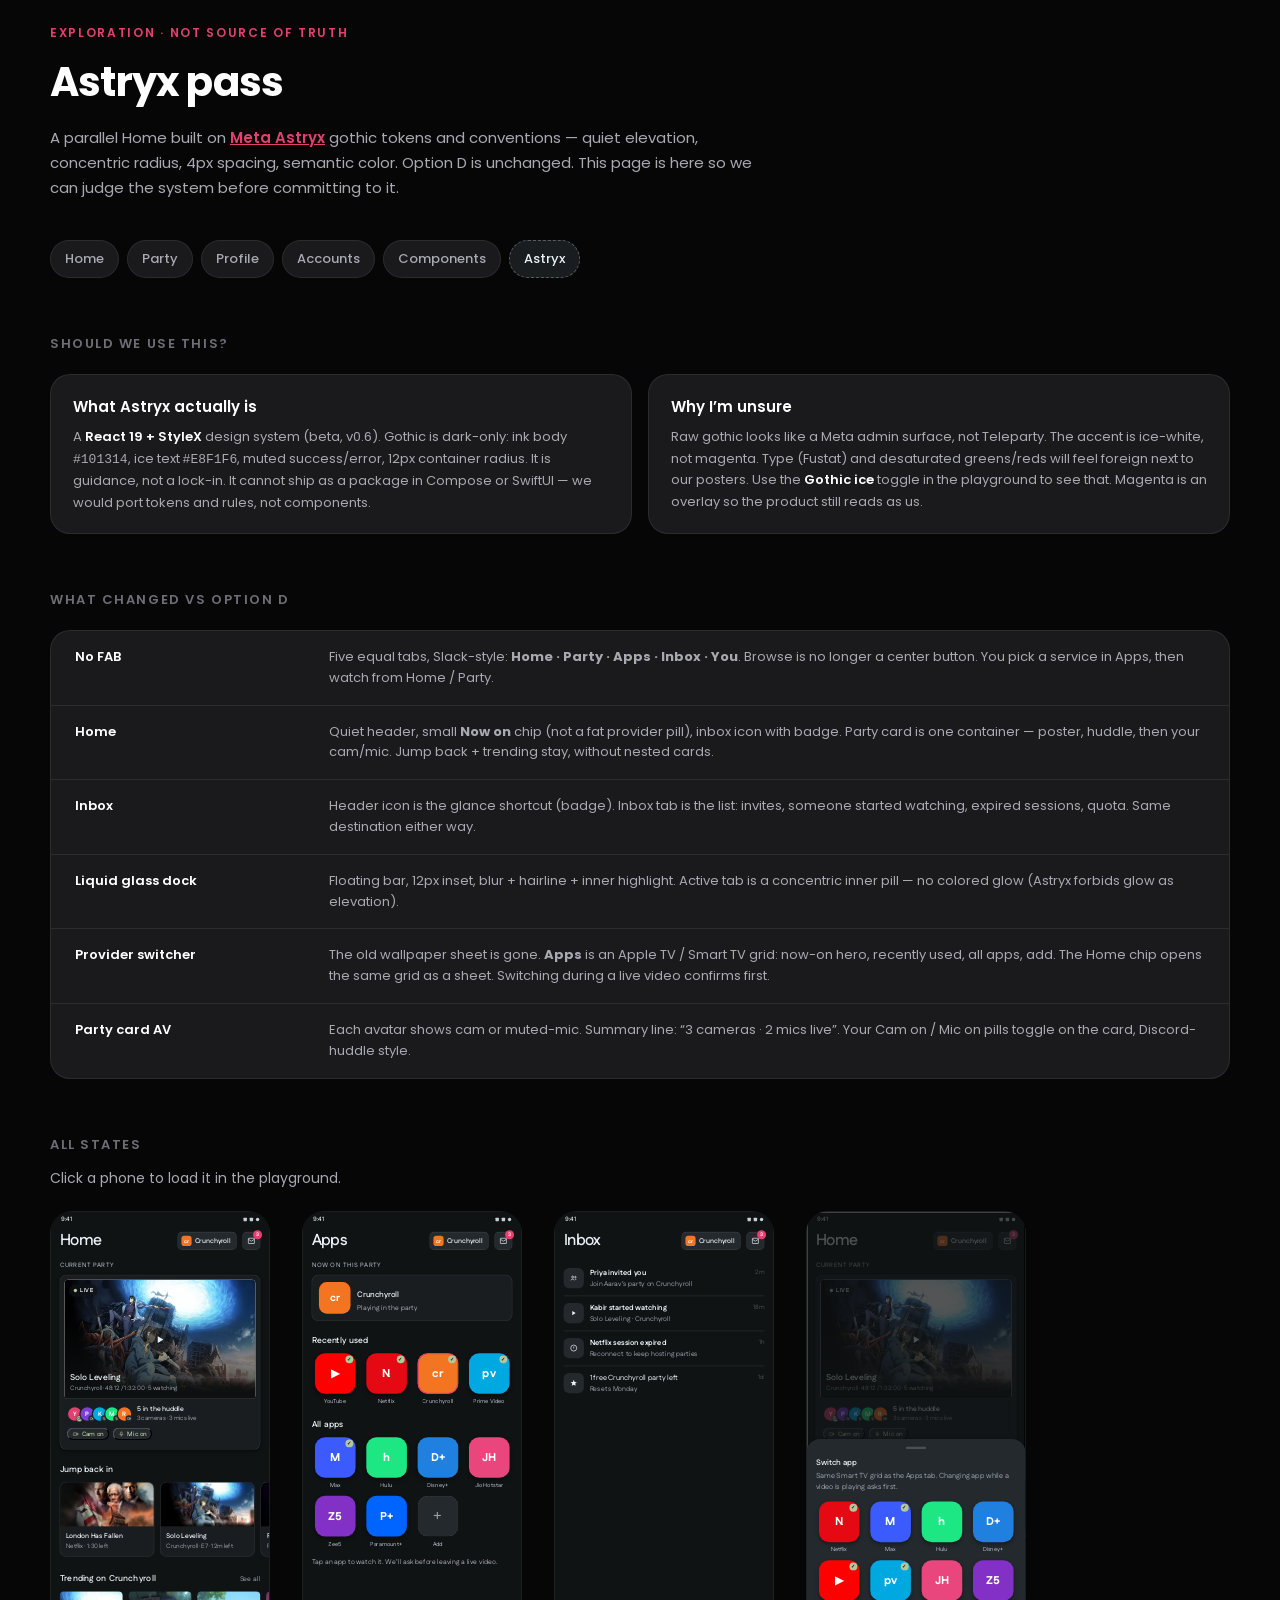
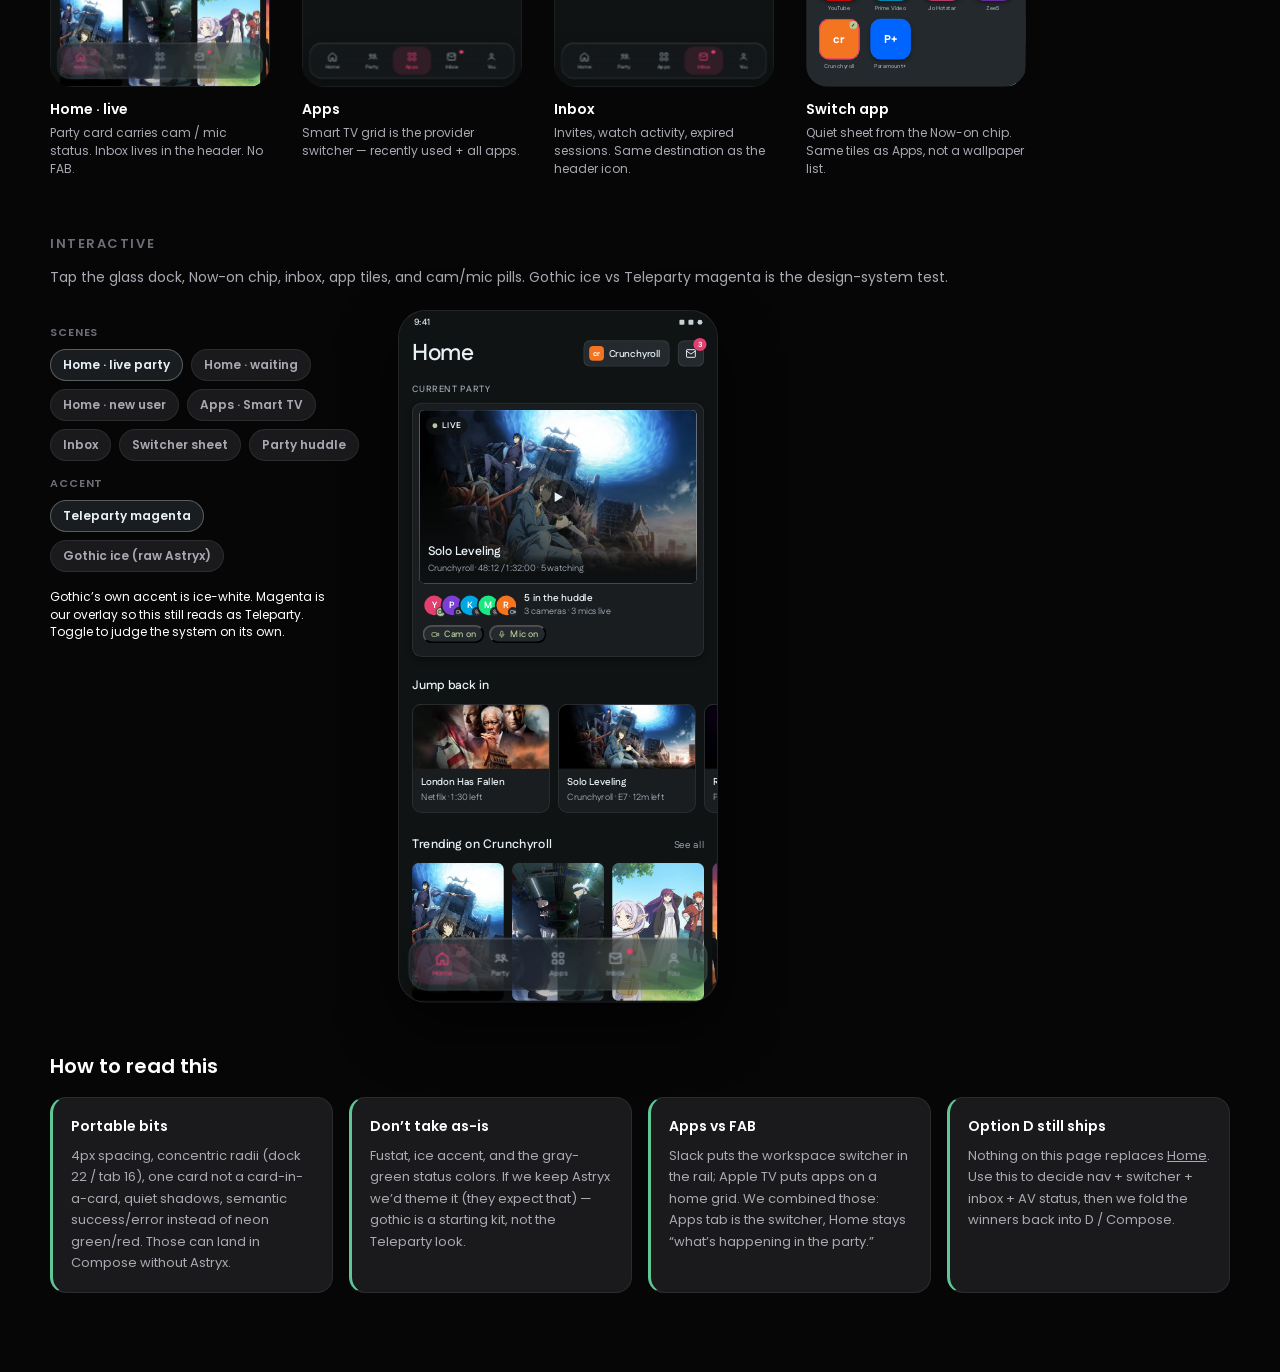
==== commit 9ab490d4: "Refactor HTML structure and styles across multiple pages for Teleparty revamp - Redirect concept-d.h" ====
--- a/astryx.html
+++ b/astryx.html
@@ -18,8 +18,7 @@
 </div>
 
 <div class="crumbs">
-  <a class="crumb" href="index.html">Overview</a>
-  <a class="crumb" href="concept-d.html">Home</a>
+  <a class="crumb" href="index.html">Home</a>
   <a class="crumb" href="party.html">Party</a>
   <a class="crumb" href="profile-settings.html">Profile</a>
   <a class="crumb" href="manage-accounts.html">Accounts</a>
@@ -80,7 +79,7 @@
     </div>
     <div class="note good">
       <h4>Option D still ships</h4>
-      <p>Nothing on this page replaces <a href="concept-d.html">Home</a>. Use this to decide nav + switcher + inbox + AV status, then we fold the winners back into D / Compose.</p>
+      <p>Nothing on this page replaces <a href="index.html">Home</a>. Use this to decide nav + switcher + inbox + AV status, then we fold the winners back into D / Compose.</p>
     </div>
   </div>
 </div>
--- a/assets/tokens.css
+++ b/assets/tokens.css
@@ -12,13 +12,12 @@
   --hairline: rgba(255, 255, 255, 0.08);
   --hairline-strong: rgba(255, 255, 255, 0.16);
 
-  /* Brand */
-  --brand-magenta: #e23e6b;
-  --brand-pink: #e7457c;
+  /* Brand — one magenta, one purple, one CTA. */
+  --brand-magenta: #e2416f;
+  --brand-pink: #e2416f;
   --brand-purple: #8b3fd4;
-  --brand-violet: #6c63ff;
-  --grad-brand: linear-gradient(135deg, #e23e6b 0%, #b03bb8 55%, #7b3fd4 100%);
-  --grad-brand-soft: linear-gradient(160deg, rgba(226, 62, 107, 0.55) 0%, rgba(123, 63, 212, 0.35) 60%, rgba(11, 11, 13, 0) 100%);
+  --grad-brand: linear-gradient(135deg, #e2416f 0%, #b03bb8 55%, #7b3fd4 100%);
+  --grad-brand-soft: linear-gradient(160deg, rgba(226, 65, 111, 0.55) 0%, rgba(123, 63, 212, 0.35) 60%, rgba(11, 11, 13, 0) 100%);
   --grad-cta: linear-gradient(90deg, #e2416f 0%, #b03bb8 100%);
 
   /* Premium */
--- a/assets/app.css
+++ b/assets/app.css
@@ -11,11 +11,7 @@
   font-family: var(--font);
   background: #060607;
   color: var(--text);
-  padding: 40px 32px 80px;
-  background-image:
-    radial-gradient(900px 500px at 12% -8%, rgba(226, 62, 107, 0.10), transparent 60%),
-    radial-gradient(900px 500px at 88% 4%, rgba(123, 63, 212, 0.10), transparent 60%);
-  background-attachment: fixed;
+  padding: 24px 32px 80px;
 }
 
 a { color: inherit; }
@@ -135,6 +131,24 @@
 .ws-switch .pmark.round {
   width: 36px; height: 36px; font-size: 13px; border-radius: 50%; flex: none;
 }
+/* Provider-cycle mark: one logo at a time, 1.2s each, across every provider (12s loop). */
+.brand-lottie {
+  width: 36px; height: 36px; position: relative; flex: none;
+}
+.brand-lottie .brand-frame {
+  position: absolute; inset: 0;
+  display: grid; place-items: center;
+  opacity: 0; transform: scale(0.78);
+  animation: brandCycle 12s infinite;
+}
+.brand-lottie .pmark.round { margin: 0; }
+@keyframes brandCycle {
+  0% { opacity: 0; transform: scale(0.82); }
+  1.6% { opacity: 1; transform: scale(1); }
+  10% { opacity: 1; transform: scale(1); }
+  11.6% { opacity: 0; transform: scale(0.9); }
+  100% { opacity: 0; transform: scale(0.82); }
+}
 .ws-logo.plus {
   width: 36px; height: 36px; border-radius: 50%; flex: none;
   display: grid; place-items: center;
@@ -146,8 +160,10 @@
   white-space: nowrap; overflow: hidden; text-overflow: ellipsis; min-width: 0;
 }
 .ws-chev {
-  font-size: 11px; opacity: 0.7; flex: none; line-height: 1; margin-top: 3px;
-}
+  flex: none; width: 26px; height: 26px; opacity: 0.9;
+  display: grid; place-items: center; color: #fff;
+}
+.ws-chev svg { display: block; width: 24px; height: 24px; }
 
 .now-chip, .service-chip {
   display: inline-flex; align-items: center; gap: 6px;
@@ -180,6 +196,14 @@
 .pmark.round { border-radius: 50%; }
 .pmark.lg { width: 28px; height: 28px; font-size: 14px; border-radius: 8px; }
 .pmark.sm { width: 16px; height: 16px; font-size: 9px; border-radius: 4px; }
+.pmark.hero {
+  width: 92px; height: 92px; font-size: 36px; border-radius: 22px;
+  box-shadow: 0 8px 24px rgba(0,0,0,.35);
+}
+.pmark.face { width: 56px; height: 56px; font-size: 20px; border-radius: 14px; }
+.pmark.hero.plus, .pmark.face.plus {
+  background: #2a2a2e !important; color: #fff; font-size: 32px; font-weight: 400;
+}
 /* Chrome marks: white mono so pill / FAB / browse match nav outlines */
 .pmark.mono {
   background: transparent !important;
@@ -299,11 +323,11 @@
   scrollbar-width: none;
 }
 .d-grid::-webkit-scrollbar { display: none; }
-.d-grid .poster {
-  width: var(--tile-poster-w);
-  height: var(--tile-poster-h);
+.d-grid .poster,
+.d-grid .trend-card {
   flex: none;
 }
+.d-grid .poster { width: var(--tile-poster-w); height: var(--tile-poster-h); }
 .d-connect {
   margin: 10px 20px 0; padding: 12px 14px; border-radius: var(--r-md);
   background: rgba(255,255,255,.04); border: 1px solid var(--hairline);
@@ -380,15 +404,58 @@
 }
 .d-actions { display: flex; gap: 8px; margin-top: 12px; }
 .d-actions .btn { flex: 1; }
-.d-chip {
-  flex: none; width: 168px; display: flex; gap: 10px; align-items: center;
-  border-radius: var(--r-sm); padding: 8px;
-}
-.d-chip .th { width: 64px; height: 36px; border-radius: 8px; position: relative; overflow: hidden; flex: none; }
-.d-chip .th .art { position: absolute; inset: 0; }
-.d-chip .txt { min-width: 0; flex: 1; text-align: left; }
-.d-chip .txt .t { font-size: 11.5px; font-weight: 600; white-space: nowrap; overflow: hidden; text-overflow: ellipsis; }
-.d-chip .txt .s { font-size: 9.5px; color: var(--text-tertiary); margin: 3px 0 5px; }
+.cw-card,
+.trend-card {
+  flex: none;
+  display: flex; flex-direction: row; align-items: center; gap: 10px;
+  text-align: left;
+  border-radius: 14px;
+  background: var(--surface);
+  border: 1px solid var(--hairline);
+  color: inherit; font-family: var(--font); cursor: pointer;
+}
+.cw-card { width: 272px; padding: 10px 12px; }
+.trend-card { width: max-content; max-width: 260px; padding: 8px; }
+.cw-card .th,
+.trend-card .th {
+  position: relative; flex: none;
+  width: 132px; height: 74px;
+  border-radius: 10px; overflow: hidden; background: var(--surface-2);
+}
+.cw-card .th .art,
+.trend-card .th .art { position: absolute; inset: 0; }
+.cw-card .play,
+.trend-card .play {
+  position: absolute; left: 50%; top: 50%; z-index: 3;
+  transform: translate(-50%, -50%);
+  background: rgba(12, 12, 16, 0.48);
+  backdrop-filter: blur(8px);
+  border: 1.5px solid rgba(255, 255, 255, 0.78);
+}
+.cw-card .meta,
+.trend-card .meta {
+  display: flex; flex-direction: column; align-items: flex-start; justify-content: center;
+  min-width: 0;
+}
+.cw-card .meta { flex: 1; }
+.trend-card .meta { flex: none; width: max-content; max-width: 108px; }
+.cw-card .badge,
+.trend-card .badge {
+  position: absolute; top: 6px; left: 6px; z-index: 3; line-height: 0;
+}
+.cw-card .txt { min-width: 0; width: 100%; }
+.trend-card .txt { min-width: 0; width: max-content; max-width: 100%; }
+.cw-card .txt .t,
+.trend-card .txt .t {
+  font-size: 12px; font-weight: 600; color: var(--text);
+  line-height: 1.25;
+  display: -webkit-box; -webkit-line-clamp: 2; -webkit-box-orient: vertical;
+  overflow: hidden; overflow-wrap: normal; word-break: normal; white-space: normal;
+}
+.cw-card .txt .s,
+.trend-card .txt .s { font-size: 10px; color: var(--text-tertiary); margin: 2px 0 0; }
+.cw-card .progress,
+.trend-card .progress { margin-top: 6px; width: 100%; }
 
 /* ---------- Buttons ---------- */
 
@@ -489,12 +556,15 @@
 .premium-strip .txt b { font-size: 13px; font-weight: 600; display: block; }
 .premium-strip .txt span { font-size: 11px; color: var(--text-secondary); }
 
-/* ---------- Capsule dock — Profile · Home · Browse · Party ---------- */
+/* ---------- Capsule dock — Profile · Home · Browse + Party orb ---------- */
 
 .nav-cluster {
   position: absolute; left: 50%; bottom: 12px; transform: translateX(-50%);
   z-index: 30; display: flex; flex-direction: column; align-items: center;
   gap: 8px; width: max-content; max-width: calc(100% - 20px);
+}
+.nav-dock {
+  display: flex; flex-direction: row; align-items: center; gap: 10px;
 }
 .nav {
   position: relative; left: auto; right: auto; bottom: auto;
@@ -507,6 +577,26 @@
   border: 1px solid rgba(255, 255, 255, 0.9);
   box-shadow: 0 10px 28px rgba(0, 0, 0, 0.22), inset 0 1px 0 rgba(255, 255, 255, 0.95);
 }
+.nav-orb {
+  width: 62px; height: 62px; flex: none; padding: 0; border-radius: 50%;
+  display: grid; place-items: center; cursor: pointer; z-index: 30;
+  background:
+    radial-gradient(circle at 28% 22%, rgba(255, 120, 180, 0.28), transparent 52%),
+    radial-gradient(circle at 82% 78%, rgba(90, 170, 255, 0.22), transparent 48%),
+    rgba(255, 255, 255, 0.78);
+  -webkit-backdrop-filter: blur(28px) saturate(1.8);
+  backdrop-filter: blur(28px) saturate(1.8);
+  border: 1px solid rgba(255, 255, 255, 0.92);
+  box-shadow: 0 10px 28px rgba(0, 0, 0, 0.22), inset 0 1px 0 rgba(255, 255, 255, 0.95);
+  color: #1a1a1a;
+}
+.nav-orb .ico { width: 22px; height: 22px; display: block; color: #1a1a1a; }
+.nav-orb .ico-wrap { position: relative; display: grid; place-items: center; }
+.nav-orb.active {
+  background:
+    radial-gradient(circle at 50% 45%, #fff 0%, rgba(255,255,255,0.7) 38%, rgba(255,255,255,0.78) 70%),
+    rgba(255, 255, 255, 0.92);
+}
 .nav.live,
 .nav-cluster.live .nav {
   background: rgba(255, 255, 255, 0.72);
@@ -605,7 +695,8 @@
 
 /* Notification dot on a nav item */
 .nav-item .ico-wrap { position: relative; }
-.nav-item .ndot {
+.nav-item .ndot,
+.nav-orb .ndot {
   position: absolute; top: -2px; right: -4px; width: 8px; height: 8px;
   border-radius: 50%; background: var(--live); border: 2px solid #fff;
 }
@@ -660,7 +751,85 @@
 .bservice-name { font-size: 14px; font-weight: 600; white-space: nowrap; overflow: hidden; text-overflow: ellipsis; }
 .bservice-sub { font-size: 10px; color: var(--text-tertiary); margin-top: 1px; }
 
-/* ---------- Switch Services sheet (Free / Premium grids) ---------- */
+/* ---------- Switch Services — Netflix profile-switch overlay ---------- */
+
+.sheet-profiles {
+  inset: 10px 10px 12px;
+  top: 10px; bottom: 12px; left: 10px; right: 10px;
+  max-height: none;
+  overflow-y: auto;
+  border-radius: 22px;
+  background: #0c0c0e;
+  border: 1px solid rgba(255,255,255,.08);
+  padding: 6px 16px 28px;
+  display: flex;
+  flex-direction: column;
+  align-items: stretch;
+}
+.picker-top {
+  display: flex; align-items: center; justify-content: space-between;
+  padding: 18px 2px 0;
+}
+.picker-title {
+  font-size: 34px; font-weight: 800; font-style: italic; letter-spacing: -0.04em;
+  line-height: 1; color: #fff;
+}
+.picker-kicker {
+  margin: 22px 2px 0;
+  font-size: 12px; font-weight: 650; letter-spacing: 0.14em;
+  text-transform: uppercase; color: rgba(255,255,255,.42);
+}
+.picker-filters {
+  display: flex; gap: 8px; margin: 14px 0 16px; flex-wrap: wrap;
+}
+.picker-chip {
+  height: 32px; padding: 0 14px; border-radius: 999px;
+  border: 1px solid rgba(255,255,255,.16);
+  background: transparent; color: rgba(255,255,255,.7);
+  font-family: var(--font); font-size: 13px; font-weight: 650; cursor: pointer;
+}
+.picker-chip[aria-selected="true"] {
+  background: #fff; color: #111; border-color: #fff;
+}
+.picker-grid {
+  display: grid;
+  grid-template-columns: repeat(auto-fill, minmax(104px, 1fr));
+  gap: 12px;
+}
+.picker-tile {
+  position: relative;
+  aspect-ratio: 1;
+  min-width: 0;
+  border-radius: 22px;
+  background: #1a1a1d;
+  border: 2px solid transparent;
+  color: #fff; font-family: var(--font); cursor: pointer;
+  display: flex; flex-direction: column; align-items: center; justify-content: center;
+  gap: 10px; padding: 14px 8px 12px;
+}
+.picker-tile.on {
+  border-color: transparent;
+  background:
+    linear-gradient(#1a1a1d, #1a1a1d) padding-box,
+    linear-gradient(135deg, #e2416f 0%, #b03bb8 55%, #7b3fd4 100%) border-box;
+  box-shadow: 0 0 16px rgba(176, 59, 184, 0.38);
+}
+.picker-logo .pmark.round {
+  width: 52px; height: 52px; font-size: 15px; border-radius: 50%;
+}
+.picker-name {
+  font-size: 13px; font-weight: 650; text-align: center; line-height: 1.15;
+  max-width: 100%; overflow: hidden; text-overflow: ellipsis; white-space: nowrap;
+}
+.picker-star {
+  position: absolute; top: 8px; right: 8px;
+  width: 18px; height: 18px; border-radius: 50%;
+  background: var(--premium); color: #1a1400;
+  font-size: 11px; line-height: 18px; text-align: center;
+}
+.picker-empty {
+  margin: 8px 2px 16px; font-size: 13px; color: rgba(255,255,255,.5);
+}
 
 .sheet-switch { padding-bottom: 28px; max-height: 78%; overflow-y: auto; }
 .svc-sec { margin-top: 18px; }
@@ -948,6 +1117,12 @@
 }
 
 .apps-catalog { position: relative; z-index: 10; padding-top: 28px; }
+.apps-catalog.connect-only {
+  position: absolute; inset: 0; z-index: 10;
+  display: flex; align-items: center; justify-content: center;
+  padding: 24px 0 96px;
+}
+.apps-catalog.connect-only .d-onboard { margin: 0 20px; width: 100%; max-width: 340px; }
 .wv.embedded { background: transparent; border-top: 0; padding-top: 0; }
 .wv.embedded .wv-cats { padding-top: 4px; }
 
@@ -1025,7 +1200,7 @@
   max-width: 1000px; width: 100%;
 }
 .proto-toolbar-top {
-  display: flex; align-items: center; justify-content: space-between; gap: 12px;
+  display: flex; align-items: center; justify-content: flex-end; gap: 12px;
 }
 .proto-fs-btn {
   flex: none; padding: 8px 14px; border-radius: var(--r-pill);
@@ -1759,6 +1934,24 @@
   background: rgba(19, 19, 22, 0.72);
   z-index: 32;
 }
+.phone.device-expanded .nav-dock {
+  flex-direction: column;
+  flex: 1;
+  width: 100%;
+  min-height: 0;
+  gap: 8px;
+}
+.phone.device-expanded .nav-orb {
+  margin-top: auto;
+  width: 48px; height: 48px;
+  background: rgba(255, 255, 255, 0.12);
+  border-color: rgba(255, 255, 255, 0.18);
+  box-shadow: none;
+}
+.phone.device-expanded .nav-orb .ico { color: #fafafa; }
+.phone.device-expanded .nav-orb.active {
+  background: rgba(255, 255, 255, 0.18);
+}
 .phone.device-expanded .nav {
   background: transparent;
   border: 0;
@@ -1855,6 +2048,14 @@
   overflow-y: auto;
   border-radius: var(--r-xl);
   border: 1px solid var(--hairline-strong);
+}
+.phone.device-medium .sheet.sheet-profiles,
+.phone.device-expanded .sheet.sheet-profiles {
+  inset: 16px;
+  top: 16px; bottom: 16px; left: 16px; right: 16px;
+  transform: none;
+  width: auto;
+  max-height: none;
 }
 .phone.device-expanded .sheet {
   margin-left: calc(var(--nav-rail-w) / 2);
@@ -1939,6 +2140,9 @@
   height: 56px;
   padding: 3px 4px;
 }
+.phone.device-dual .duo-pane .nav-orb {
+  width: 56px; height: 56px;
+}
 .phone.device-dual .duo-pane .nav-tabs {
   display: flex;
   height: 100%;
@@ -1963,6 +2167,13 @@
   max-height: 82%;
   overflow-y: auto;
   border-radius: var(--r-xl);
+}
+.phone.device-dual > .sheet.sheet-profiles {
+  inset: 12px;
+  top: 12px; bottom: 12px; left: 12px; right: 12px;
+  transform: none;
+  width: auto;
+  max-height: none;
 }
 
 .device-gallery {
